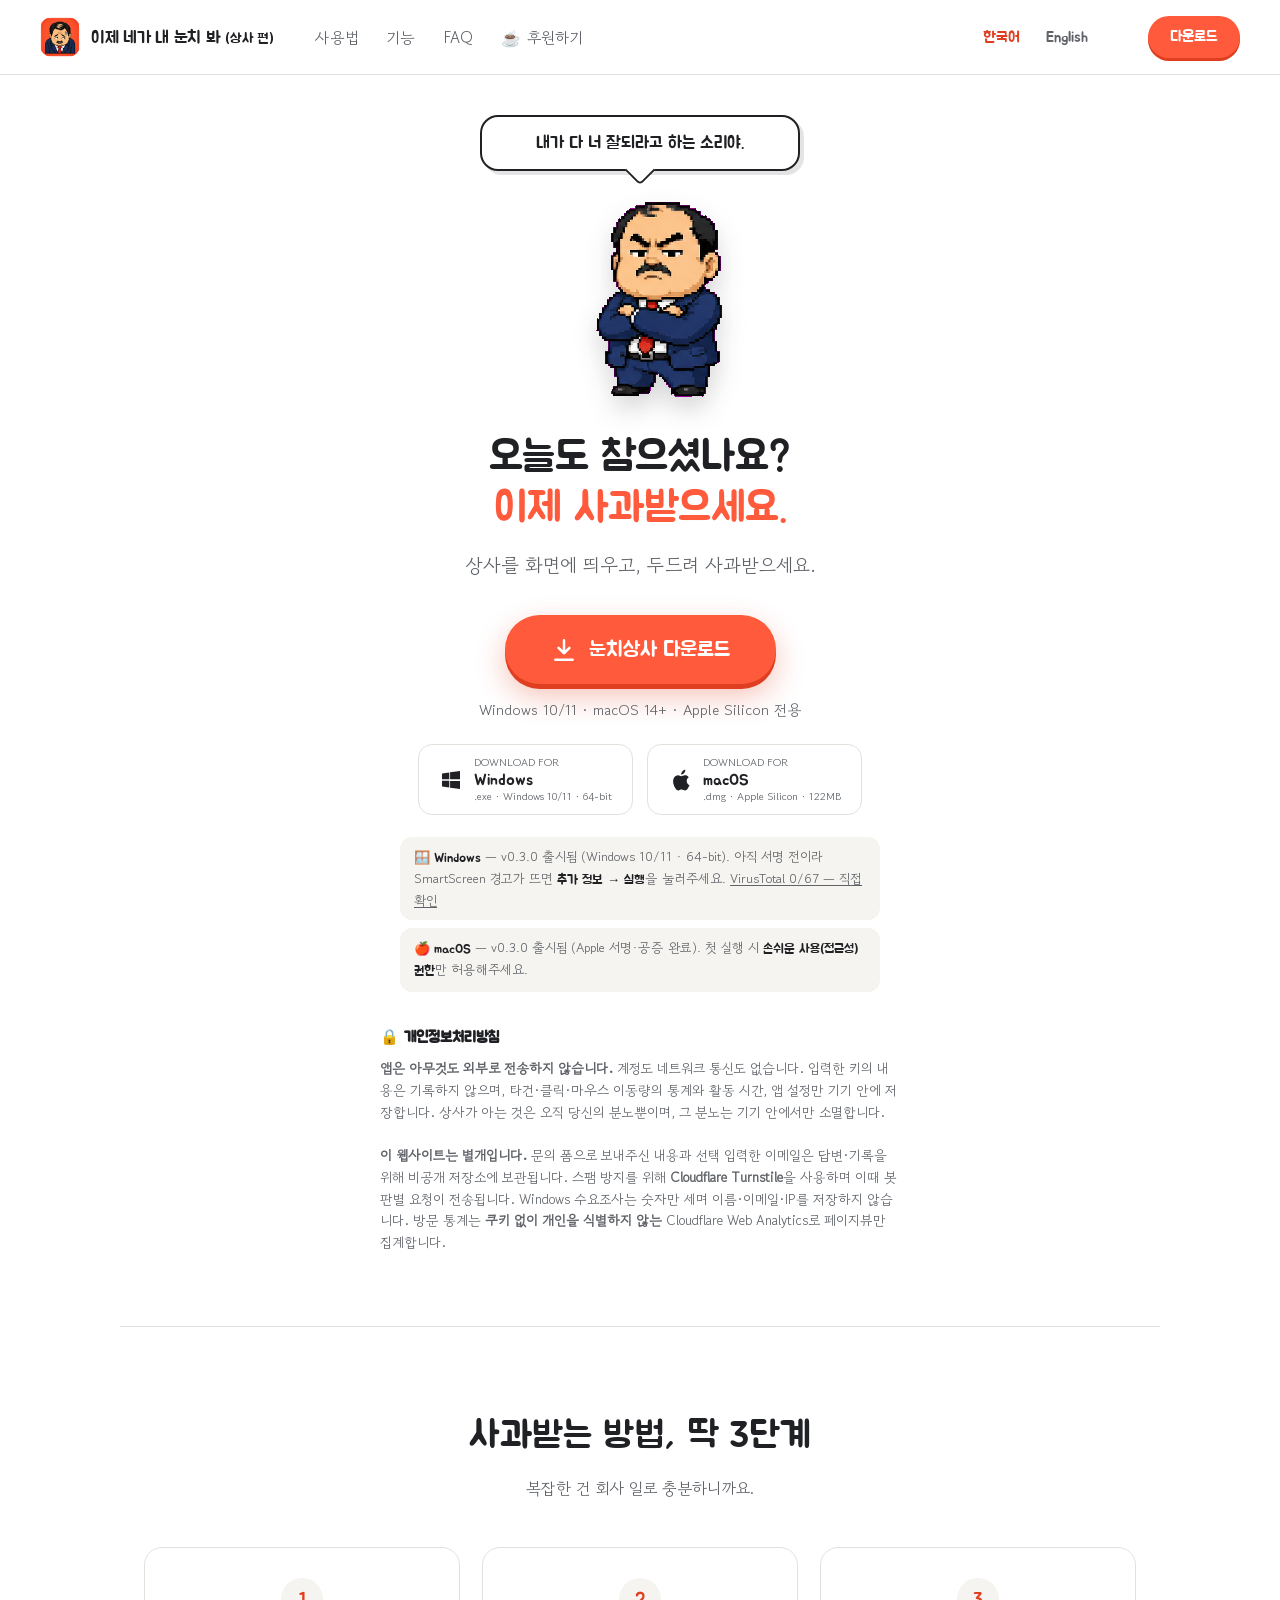
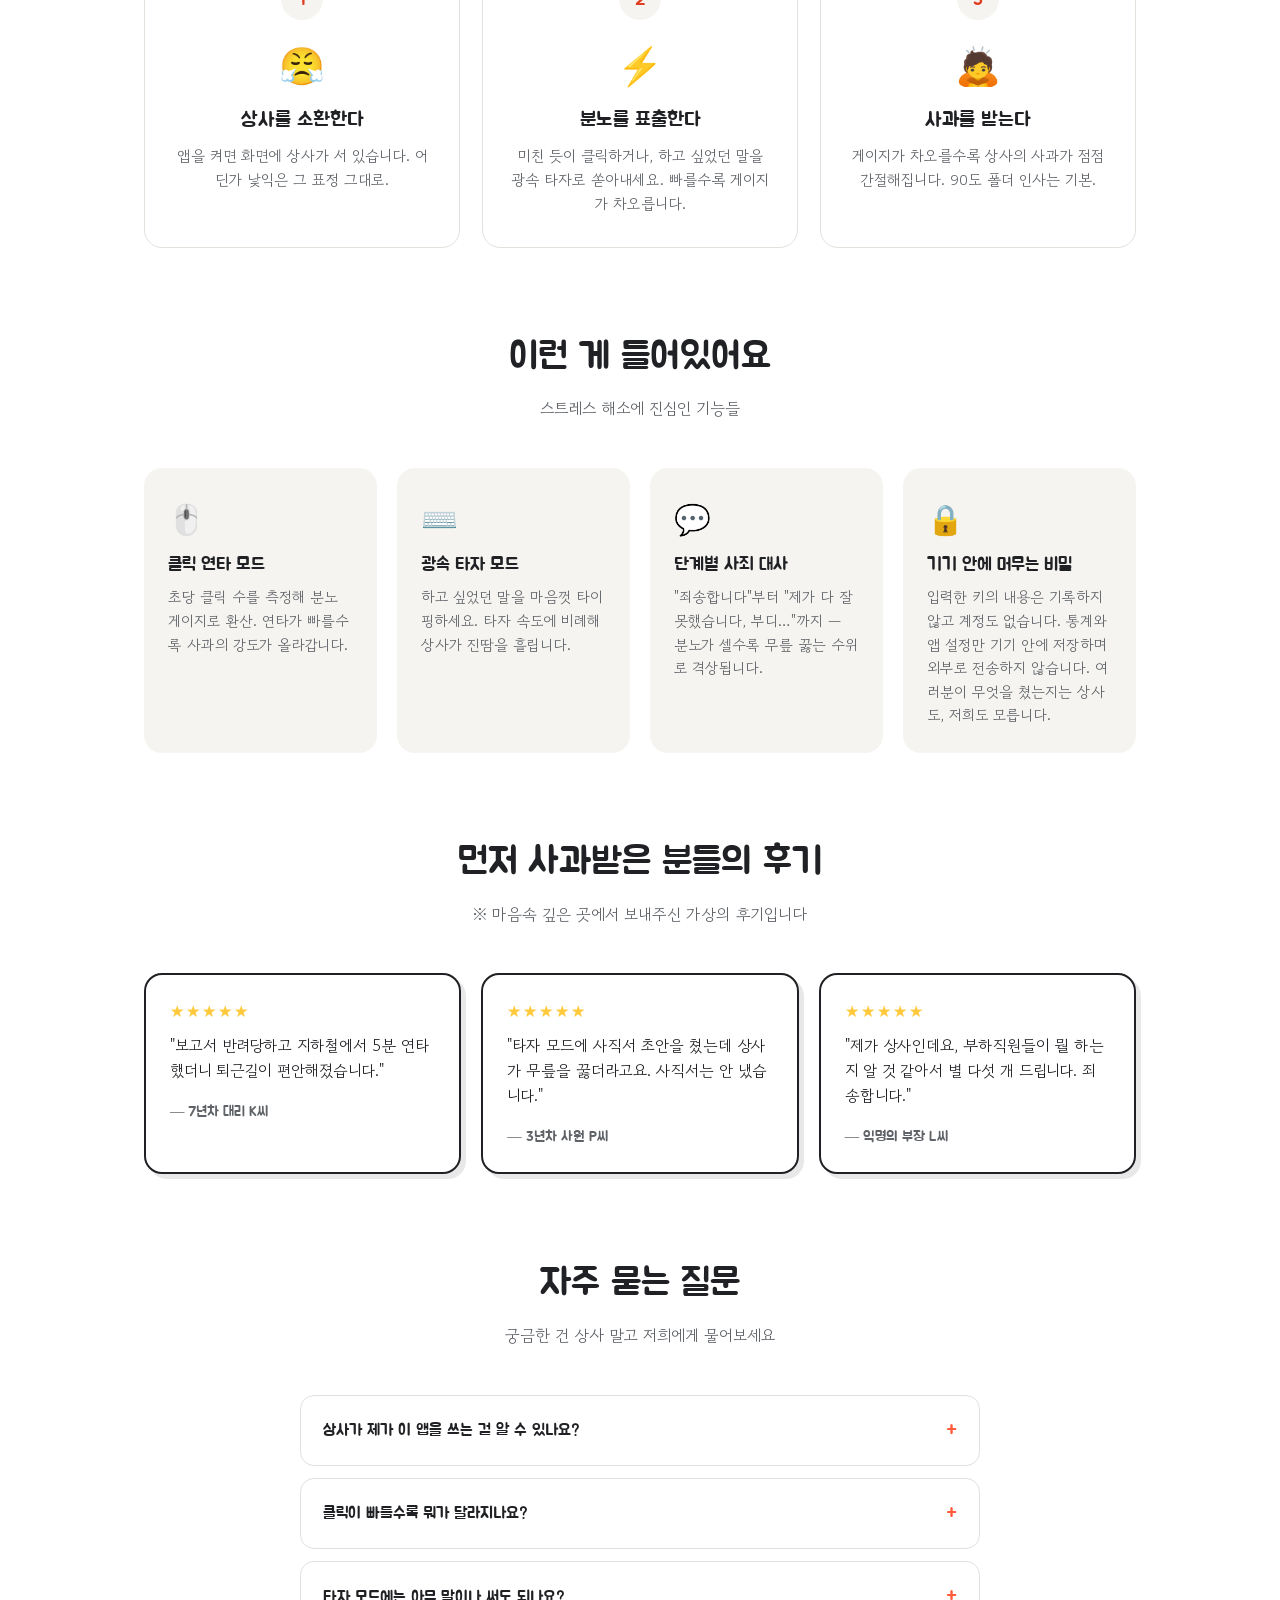
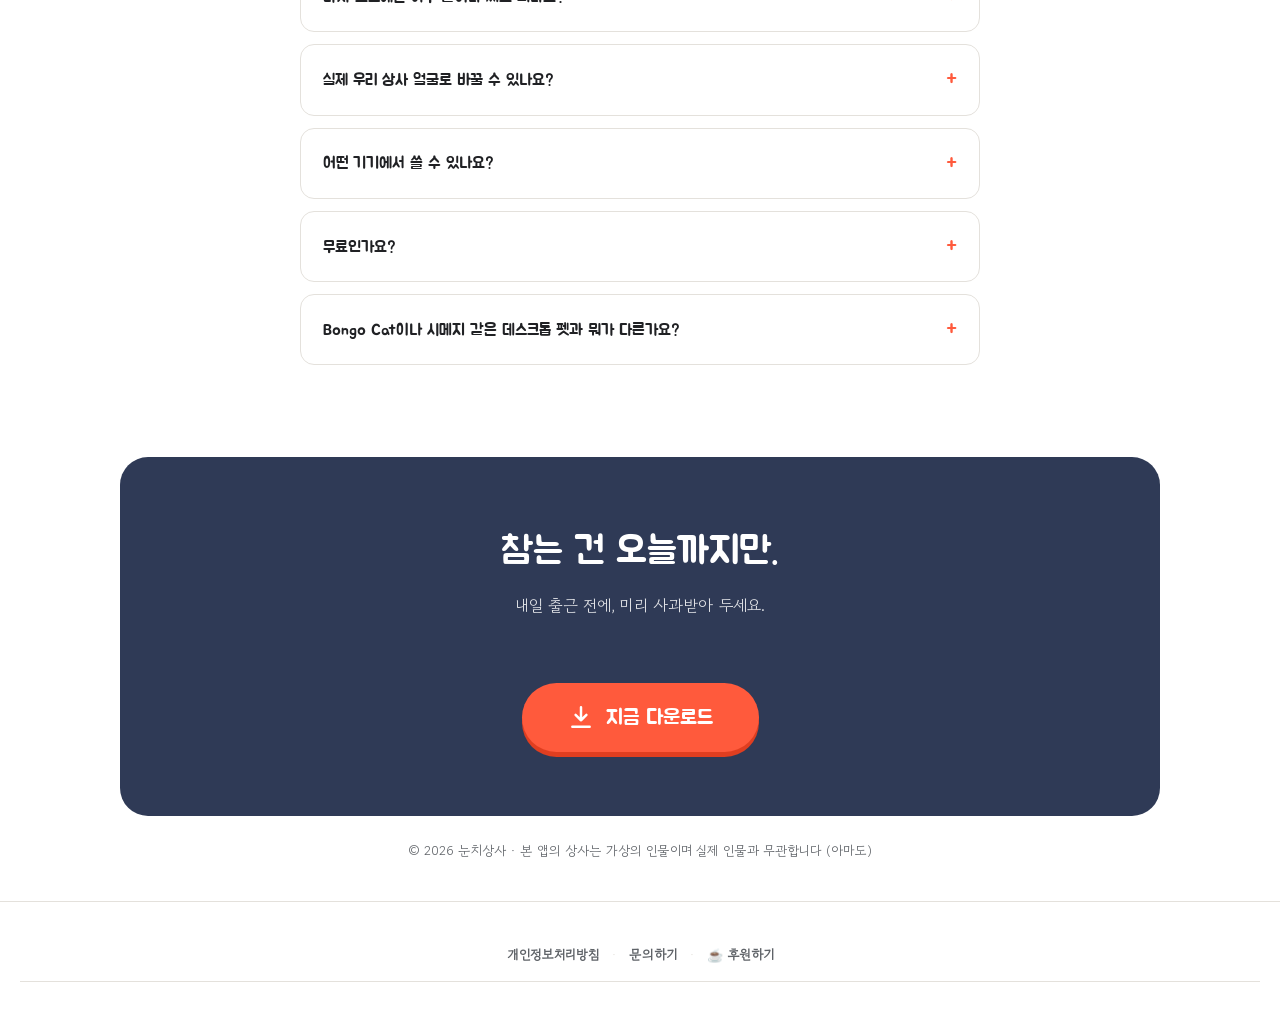
==== index.html @ 6c43958d "feat(analytics): Cloudflare Web Analytics(쿠키리스) 삽입 + 개인정보 문구 갱신" ====
<!DOCTYPE html>
<html lang="ko">
<head>
<meta charset="UTF-8">
<meta name="viewport" content="width=device-width, initial-scale=1.0">
<title>눈치상사(NunchiBoss) — 클릭할수록 사과받는 스트레스 해소 앱</title>
<meta name="description" content="화가 날 땐 상사를 클릭하세요. 화면 위 원하는 자리에 상사를 띄워두고 두드릴 때마다 사과를 받아내는 데스크톱 스트레스 해소 앱.">
<meta name="keywords" content="눈치상사, 데스크톱 마스코트, 데스크톱 펫, 스트레스 해소 앱, 키보드 화풀이, 화내면 사과하는 캐릭터, bongo cat, 시메지, shimeji, desktop pet, desktop mascot, 직장인 스트레스">
<link rel="canonical" href="https://king1cell.github.io/nunchiboss-site/index.html">
<!-- Open Graph (카톡·디스코드·페북 등 링크 미리보기) -->
<meta property="og:type" content="website">
<meta property="og:site_name" content="눈치상사">
<meta property="og:title" content="눈치상사(NunchiBoss) — 클릭할수록 사과받는 스트레스 해소 앱">
<meta property="og:description" content="화가 날 땐 상사를 클릭하세요. 키보드를 두드릴수록 상사가 겁먹고 사과하는 데스크톱 마스코트. Windows·macOS 무료.">
<meta property="og:url" content="https://king1cell.github.io/nunchiboss-site/index.html">
<meta property="og:image" content="https://king1cell.github.io/nunchiboss-site/assets/og-card.png">
<meta property="og:image:width" content="1200">
<meta property="og:image:height" content="630">
<meta property="og:locale" content="ko_KR">
<!-- Twitter/X 카드 -->
<meta name="twitter:card" content="summary_large_image">
<meta name="twitter:title" content="눈치상사(NunchiBoss) — 클릭할수록 사과받는 스트레스 해소 앱">
<meta name="twitter:description" content="키보드를 두드릴수록 상사가 겁먹고 사과하는 데스크톱 마스코트. Windows·macOS 무료.">
<meta name="twitter:image" content="https://king1cell.github.io/nunchiboss-site/assets/og-card.png">
<link rel="preconnect" href="https://fonts.googleapis.com">
<link rel="preconnect" href="https://fonts.gstatic.com" crossorigin>
<link href="https://fonts.googleapis.com/css2?family=Jua&family=Gowun+Dodum&display=swap" rel="stylesheet">
<style>
  :root{
    --bg: #FFFFFF;
    --bg-soft: #F6F4F0;
    --ink: #202124;
    --ink-soft: #5F6368;
    --line: #E4E1DC;
    --accent: #FF5A3C;      /* 분노의 주황빨강 */
    --accent-dark: #E03E20;
    --navy: #2F3A56;        /* 상사 정장 네이비 */
    --yellow: #FFC93C;
    --radius: 18px;
  }
  *{margin:0;padding:0;box-sizing:border-box}
  html{scroll-behavior:smooth}
  body{
    font-family:'Gowun Dodum', sans-serif;
    background:var(--bg);
    color:var(--ink);
    line-height:1.6;
    overflow-x:clip;
  }
  h1,h2,h3,.jua{font-family:'Jua', sans-serif; font-weight:400}
  a{color:inherit}

  /* ---------- Nav ---------- */
  nav{
    position:sticky; top:0; z-index:50;
    display:flex; align-items:center; gap:34px;
    padding:16px 40px;
    background:rgba(255,255,255,.9);
    backdrop-filter:blur(12px);
    border-bottom:1px solid var(--line);
  }
  .logo{display:flex; align-items:center; gap:11px; font-family:'Jua'; font-size:1.5rem; text-decoration:none; color:var(--ink)}
  .logo .mark{
    width:40px;height:40px;border-radius:12px;
    object-fit:contain;
  }
  .nav-links{display:flex; gap:28px; margin-left:8px}
  .nav-links a{text-decoration:none; color:var(--ink-soft); font-size:.98rem; transition:color .15s}
  .nav-links a:hover{color:var(--ink)}
  /* 후원 — 내부 앵커들 사이의 외부 링크. 다운로드 CTA와 경쟁하지 않게 조용히 두되 hover만 따뜻하게 */
  .nav-links .nav-sponsor{white-space:nowrap}
  .nav-links .nav-sponsor:hover{color:var(--accent-dark)}
  /* 좁은 폭(≤700px)에선 헤더 후원 링크를 숨긴다 — 안 그러면 nav가 넘쳐 페이지 전체가
     가로 스크롤된다(560~650px 구간에서 확인). footer 후원 링크는 남아 접근 경로는 유지 */
  @media (max-width:700px){ .nav-links .nav-sponsor{display:none} }
  .nav-spacer{flex:1}
  .nav-cta{
    font-family:'Jua'; font-size:.95rem;
    background:var(--accent); color:#fff; text-decoration:none;
    padding:9px 22px; border-radius:999px;
    box-shadow:0 3px 0 var(--accent-dark);
    transition:transform .12s ease;
  }
  .nav-cta:active{transform:translateY(2px); box-shadow:none}
  .langs{display:flex; align-items:center; gap:2px; margin-right:14px}
  .lang-btn{background:none; border:none; cursor:pointer; font-family:'Jua'; font-size:.92rem; color:var(--ink-soft); padding:6px 12px; border-radius:999px; transition:color .15s}
  .lang-btn.active{color:var(--accent-dark)}
  .lang-btn:hover:not(.active){color:var(--ink)}

  /* ---------- Hero (Chrome 스타일 중앙 정렬) ---------- */
  .hero{
    position:relative;
    max-width:900px;
    margin:0 auto;
    padding:40px 24px 72px;
    text-align:center;
    display:flex; flex-direction:column; align-items:center;
  }

  /* 상사 캐릭터 무대 */
  .stage{position:relative; width:min(400px,90vw); text-align:center}
  .boss-sprite{width:200px; max-width:64vw; height:auto; display:inline-block; image-rendering:pixelated; -webkit-user-drag:none; filter:drop-shadow(0 12px 12px rgba(32,33,36,.18))}
  .bubble{
    position:relative;
    margin:0 auto 8px;
    max-width:320px;
    background:#fff;
    border:2px solid var(--ink);
    border-radius:18px;
    padding:12px 20px;
    font-family:'Jua';
    font-size:1.08rem;
    box-shadow:4px 4px 0 rgba(32,33,36,.12);
    min-height:52px;
    display:flex; align-items:center; justify-content:center;
  }
  .bubble.pop{animation:bpop .25s ease}
  @keyframes bpop{0%{transform:scale(.92)}60%{transform:scale(1.05)}100%{transform:scale(1)}}
  .bubble::after{
    content:''; position:absolute; bottom:-12px; left:50%;
    transform:translateX(-50%) rotate(45deg);
    width:20px;height:20px; background:#fff;
    border-right:2px solid var(--ink); border-bottom:2px solid var(--ink);
    border-radius:0 0 5px 0;
  }
  .boss-wrap{
    cursor:pointer; user-select:none; -webkit-tap-highlight-color:transparent;
    display:inline-block; transition:transform .08s ease;
  }
  .boss-wrap:active{transform:scale(.96)}
  .boss-wrap.shake{animation:shake .3s ease}
  @keyframes shake{
    0%,100%{transform:translateX(0) rotate(0)}
    25%{transform:translateX(-7px) rotate(-2deg)}
    75%{transform:translateX(7px) rotate(2deg)}
  }
  .hint{margin-top:2px; font-size:.88rem; color:var(--ink-soft); display:flex; align-items:center; justify-content:center; gap:6px}
  .hint .cursor{animation:bounce 1.2s infinite}
  @keyframes bounce{0%,100%{transform:translateY(0)}50%{transform:translateY(-5px)}}

  .hero h1{
    margin-top:24px;
    font-size:clamp(1.7rem, 4vw, 2.6rem);
    line-height:1.22;
    letter-spacing:-.5px;
  }
  .hero h1 .stroke{color:var(--accent)}
  /* 헤더 브랜드가 한국어에선 태그라인이라 길다 — 로고 폰트를 줄여 맞춘다 (강조색 없음) */
  .logo .brand-tag{font-size:1.06rem; letter-spacing:-.3px}
  .logo .brand-tag small{font-size:.82em}
  .hero .sub{margin-top:16px; font-size:clamp(1rem,2.2vw,1.2rem); color:var(--ink-soft); max-width:540px}

  /* 중앙 하단 다운로드 (Chrome 스타일 큰 버튼) */
  .dl-main{
    display:inline-flex; align-items:center; gap:12px;
    margin-top:34px;
    background:var(--accent); color:#fff; text-decoration:none;
    font-family:'Jua'; font-size:1.3rem;
    padding:18px 46px; border-radius:999px;
    box-shadow:0 5px 0 var(--accent-dark), 0 12px 30px rgba(224,62,32,.32);
    transition:transform .12s ease, box-shadow .12s ease;
  }
  .dl-main:hover{transform:translateY(-2px); box-shadow:0 7px 0 var(--accent-dark), 0 16px 34px rgba(224,62,32,.36)}
  .dl-main:active{transform:translateY(3px); box-shadow:0 2px 0 var(--accent-dark)}
  .dl-main svg{width:26px;height:26px}
  .os-note{margin-top:14px; font-size:.92rem; color:var(--ink-soft)}
  .plat-notes{margin:22px auto 0; max-width:480px; display:flex; flex-direction:column; gap:8px}
  .plat-notes p{font-size:.82rem; color:var(--ink-soft); line-height:1.5; background:var(--bg-soft); border-radius:12px; padding:10px 14px; text-align:left}
  /* 데모 영상 — assets/demo.mp4 파일을 올리면 자동으로 나타난다 (없으면 숨김 유지, 레이아웃 안 깨짐) */
  .demo-slot{display:none; margin:28px auto 0; max-width:560px; width:100%}
  .demo-slot.ready{display:block}
  .demo-slot video{width:100%; height:auto; display:block; border:1.5px solid var(--line); border-radius:16px; box-shadow:0 10px 28px rgba(32,33,36,.14)}
  .plat-notes b{color:var(--ink); font-family:'Jua'; font-weight:400}
  .alt-link{margin-top:20px; font-family:'Jua'; color:var(--accent-dark); text-decoration:none; font-size:1.02rem}
  .alt-link:hover{text-decoration:underline}

  .store-btns{display:flex; gap:14px; flex-wrap:wrap; justify-content:center; margin-top:22px}
  .store-btn{
    display:flex; align-items:center; gap:11px;
    background:#fff; color:var(--ink); text-decoration:none;
    padding:11px 20px; border-radius:14px; border:1.5px solid var(--line);
    transition:transform .12s ease, border-color .12s;
    min-width:180px;
  }
  .store-btn:hover{transform:translateY(-2px); border-color:var(--ink)}
  .store-btn svg{width:24px;height:24px;flex-shrink:0}
  .store-btn .txt{text-align:left; line-height:1.2}
  .store-btn .txt small{font-size:.68rem; color:var(--ink-soft); display:block}
  .store-btn .txt b{font-size:1rem; font-family:'Jua'; font-weight:400}

  /* 약관 (Chrome 스타일) */
  .terms{margin-top:34px; max-width:520px; text-align:left; color:var(--ink-soft); font-size:.85rem}
  .terms .row{display:flex; gap:10px; align-items:flex-start; margin-bottom:10px}
  .terms input{margin-top:4px; width:16px; height:16px; accent-color:var(--accent); flex-shrink:0}
  .terms a{color:var(--accent-dark)}

  /* ---------- Sections ---------- */
  section{padding:80px 24px; max-width:1040px; margin:0 auto}
  .divider{border:none; border-top:1px solid var(--line); max-width:1040px; margin:0 auto}
  .sec-title{text-align:center; font-size:clamp(1.6rem,3.6vw,2.3rem); margin-bottom:10px}
  .sec-sub{text-align:center; color:var(--ink-soft); margin-bottom:46px}

  .steps{display:grid; grid-template-columns:repeat(auto-fit,minmax(240px,1fr)); gap:22px}
  .step{background:#fff; border-radius:var(--radius); padding:30px 26px; text-align:center; border:1px solid var(--line); transition:transform .18s ease, box-shadow .18s}
  .step:hover{transform:translateY(-5px); box-shadow:0 12px 26px rgba(32,33,36,.08)}
  .step .num{width:42px;height:42px; margin:0 auto 14px; border-radius:50%; background:var(--bg-soft); display:grid; place-items:center; font-family:'Jua'; font-size:1.15rem; color:var(--accent-dark)}
  .step .emoji{font-size:2.3rem; display:block; margin-bottom:12px}
  .step h3{font-size:1.22rem; margin-bottom:8px}
  .step p{font-size:.94rem; color:var(--ink-soft)}

  .features{display:grid; grid-template-columns:repeat(auto-fit,minmax(230px,1fr)); gap:20px}
  .feature{background:var(--bg-soft); border-radius:var(--radius); padding:26px 24px}
  .feature .emoji{font-size:1.85rem}
  .feature h3{margin:10px 0 6px; font-size:1.1rem}
  .feature p{font-size:.92rem; color:var(--ink-soft)}

  .quotes{display:grid; grid-template-columns:repeat(auto-fit,minmax(260px,1fr)); gap:20px}
  .quote{background:#fff; border:2px solid var(--ink); border-radius:18px; padding:24px; box-shadow:5px 5px 0 rgba(32,33,36,.1)}
  .quote p{font-size:.98rem; margin-bottom:14px}
  .quote .who{font-family:'Jua'; font-size:.9rem; color:var(--ink-soft)}
  .stars{color:var(--yellow); letter-spacing:2px; margin-bottom:8px}

  .faq-list{max-width:680px; margin:0 auto}
  details{background:#fff; border-radius:14px; margin-bottom:12px; border:1px solid var(--line); overflow:hidden}
  summary{cursor:pointer; padding:18px 22px; font-family:'Jua'; font-size:1.02rem; list-style:none; display:flex; justify-content:space-between; align-items:center}
  summary::-webkit-details-marker{display:none}
  summary::after{content:'+'; font-size:1.3rem; color:var(--accent); transition:rotate .2s}
  details[open] summary::after{rotate:45deg}
  details .a{padding:0 22px 18px; color:var(--ink-soft); font-size:.95rem}

  /* ---------- Final CTA ---------- */
  .final{background:var(--navy); color:#fff; text-align:center; border-radius:28px; padding:64px 28px; max-width:1040px; margin:0 auto 24px}
  .final h2{font-size:clamp(1.7rem,3.6vw,2.4rem); margin-bottom:10px}
  .final p{opacity:.85; margin-bottom:30px}
  .final .dl-main{background:var(--accent); box-shadow:0 5px 0 var(--accent-dark)}

  /* 저작권 — 남색 카드 바로 밑, 경계선 없음 */
  .foot-copy{text-align:center; font-size:.82rem; color:var(--ink-soft); margin:0 auto 40px; padding:0 20px}
  /* footer(개인정보처리방침·문의하기)만 경계선을 갖는다. 문서의 마지막 요소라 자연히 페이지 맨 아래에 온다 */
  footer{text-align:center; padding:26px 20px 34px; font-size:.82rem; color:var(--ink-soft); border-top:1px solid var(--line)}
  .foot-links{display:flex; justify-content:center; align-items:center; gap:12px; flex-wrap:wrap}
  .foot-links a{color:var(--ink-soft); text-decoration:none; font-weight:600}
  .foot-links a:hover{color:var(--accent-dark); text-decoration:underline}
  .foot-sep{color:var(--line)}
  /* 개인정보처리방침 블록 제목 */
  .terms-h{font-size:.95rem; font-weight:700; color:var(--ink); margin-bottom:8px}
  /* footer 앵커로 점프 시 고정 헤더에 가리지 않게 */
  #privacy{scroll-margin-top:80px}

  /* ---------- 스크롤 시 하단 중앙 플로팅 다운로드 ---------- */
  .float-dl{
    position:fixed; bottom:22px; left:50%;
    transform:translate(-50%,90px); z-index:60;
    display:flex; align-items:center; gap:10px;
    background:var(--accent); color:#fff; text-decoration:none;
    font-family:'Jua'; font-size:1.05rem;
    padding:14px 30px; border-radius:999px;
    box-shadow:0 8px 24px rgba(224,62,32,.4), 0 3px 0 var(--accent-dark);
    transition:transform .35s cubic-bezier(.34,1.56,.64,1), opacity .3s;
    opacity:0;
  }
  .float-dl.show{transform:translate(-50%,0); opacity:1}
  .float-dl:active{transform:translate(-50%,3px)}
  .float-dl svg{width:20px;height:20px}
  @media (max-width:560px){
    nav{padding:12px 18px; gap:14px}
    .nav-links{display:none}
    section{padding:60px 18px}
    .dl-main{font-size:1.12rem; padding:15px 32px}
  }
</style>
<!-- 구조화 데이터: 검색엔진·AI가 "무료 데스크톱 앱"임을 기계적으로 인식 -->
<script type="application/ld+json">
{
  "@context": "https://schema.org",
  "@type": "SoftwareApplication",
  "name": "눈치상사",
  "alternateName": ["NunchiBoss", "이제 네가 내 눈치 봐 (상사 편)"],
  "description": "화면 구석의 도트 상사 마스코트가 사용자의 키보드 난타·마우스 광클(분노)에 겁먹고 말풍선으로 사과하는 데스크톱 스트레스 해소 앱. 키 입력의 내용은 기록하지 않고 횟수·속도 통계만 로컬에서 집계하며, 네트워크 통신을 하지 않는다.",
  "url": "https://king1cell.github.io/nunchiboss-site/",
  "image": "https://king1cell.github.io/nunchiboss-site/assets/og-card.png",
  "applicationCategory": "EntertainmentApplication",
  "operatingSystem": "Windows 10, Windows 11, macOS 14+",
  "offers": { "@type": "Offer", "price": "0", "priceCurrency": "KRW" },
  "downloadUrl": "https://king1cell.github.io/nunchiboss-site/install.html",
  "inLanguage": "ko",
  "keywords": "데스크톱 마스코트, 데스크톱 펫, 스트레스 해소, 키보드 화풀이, desktop pet, desktop mascot, stress relief"
}
</script>
<script type="application/ld+json">
{
  "@context": "https://schema.org",
  "@type": "FAQPage",
  "mainEntity": [
    {
      "@type": "Question",
      "name": "상사가 제가 이 앱을 쓰는 걸 알 수 있나요?",
      "acceptedAnswer": { "@type": "Answer", "text": "이 앱 자체는 어떤 정보도 외부로 보내지 않습니다. 계정도 알림도 없고, 입력한 키의 내용도 기록하지 않습니다. 다만 회사 관리 기기라면 관리자가 설치·실행 중인 프로그램을 볼 수 있습니다." }
    },
    {
      "@type": "Question",
      "name": "어떤 기기에서 쓸 수 있나요?",
      "acceptedAnswer": { "@type": "Answer", "text": "Windows 10/11과 macOS 14(Sonoma) 이상의 데스크톱에서 동작합니다. 모바일 버전은 없습니다." }
    },
    {
      "@type": "Question",
      "name": "무료인가요?",
      "acceptedAnswer": { "@type": "Answer", "text": "네, 모든 기능이 무료입니다. 광고도 계정도 없으며, 원하는 분만 후원으로 개발을 도울 수 있습니다." }
    },
    {
      "@type": "Question",
      "name": "Bongo Cat이나 시메지 같은 데스크톱 펫과 뭐가 다른가요?",
      "acceptedAnswer": { "@type": "Answer", "text": "화면 위에 캐릭터가 상주하는 점은 비슷하지만, 눈치상사는 키보드·마우스 활동의 강도에 반응합니다. 화가 나서 세게·빠르게 두드릴수록 상사가 겁먹고 더 깊이 굽신거리며 사과합니다. 계속 화만 내면 무뎌지고, 광클로 혼내면 다시 필사적으로 사과하는 학습 요소도 있습니다." }
    }
  ]
}
</script>
</head>
<body>

<nav>
  <a class="logo" href="#">
    <img class="mark" src="assets/app-icon.png" alt="">
    <span class="brand-tag" data-i18n="brand">이제 네가 내 눈치 봐 <small>(상사 편)</small></span>
  </a>
  <div class="nav-links">
    <a href="#how" data-i18n="nav_how">사용법</a>
    <a href="#features" data-i18n="nav_ft">기능</a>
    <a href="#faq">FAQ</a>
    <!-- 후원: 외부 결제 페이지(Ko-fi). footer에도 있지만 헤더가 노출이 확실하다 -->
    <a class="nav-sponsor" href="./sponsor.html" data-i18n="nav_sponsor">☕ 후원하기</a>
  </div>
  <div class="nav-spacer"></div>
  <div class="langs">
    <button class="lang-btn active" data-lang="ko">한국어</button>
    <button class="lang-btn" data-lang="en">English</button>
  </div>
  <a class="nav-cta" href="#download" data-i18n="nav_cta">다운로드</a>
</nav>

<!-- ================= HERO ================= -->
<header class="hero">


  <!-- 상사 캐릭터 무대 -->
  <div class="stage">
    <div class="bubble" id="bubble">내가 다 너 잘되라고 하는 소리야.</div>

    <div class="boss-wrap" id="boss" title="상사를 클릭하세요!">
      <img id="bossImg" class="boss-sprite" src="assets/boss/pose-01.png" alt="사죄하는 상사 캐릭터" />
    </div>
  </div>

  <h1 data-i18n="hero_h1">오늘도 참으셨나요?<br><span class="stroke">이제 사과받으세요.</span></h1>
  <p class="sub" data-i18n="hero_sub">상사를 화면에 띄우고, 두드려 사과받으세요.</p>

  <!-- 중앙 하단 다운로드 -->
  <!-- 릴리스 링크: macOS는 v0.3.0(서명·공증). Windows는 아직 미배포 → 수요조사 페이지(따봉 카운터)로 연결. 새 릴리스마다 아래 REL 상수와 store-btn href 갱신 -->
  <div id="download">
    <a class="dl-main" href="https://king1cell.github.io/nunchiboss-site/install.html" id="dlBtn">
      <svg viewBox="0 0 24 24" fill="none" stroke="currentColor" stroke-width="2.3" stroke-linecap="round" stroke-linejoin="round"><path d="M12 3v12m0 0l-5-5m5 5l5-5M4 21h16"/></svg>
      <span data-i18n="dl_main">눈치상사 다운로드</span>
    </a>
    <p class="os-note" data-i18n="os_note">Windows 10/11 · macOS 14+ · Apple Silicon 전용</p>

    <div class="store-btns">
      <a class="store-btn" id="dlWin" href="https://king1cell.github.io/nunchiboss-site/install.html?os=win" aria-label="Windows 설치 안내">
        <svg viewBox="0 0 24 24" fill="currentColor"><path d="M3 5.4 10.3 4.4v6.9H3V5.4Zm0 13.2 7.3 1v-6.8H3v5.8Zm8.1 1.1L21 21V13H11.1v6.7Zm0-15.4v6.9H21V3l-9.9 1.3Z"/></svg>
        <span class="txt"><small>DOWNLOAD FOR</small><b>Windows</b><small data-i18n="win_size">.exe · Windows 10/11 · 64-bit</small></span>
      </a>
      <a class="store-btn" id="dlMac" href="https://king1cell.github.io/nunchiboss-site/install.html?os=mac" aria-label="macOS 설치 안내">
        <svg viewBox="0 0 24 24" fill="currentColor"><path d="M18.7 12.9c0-2.5 2-3.7 2.1-3.7-1.2-1.7-3-1.9-3.6-1.9-1.5-.2-3 .9-3.8.9-.8 0-2-.9-3.3-.9-1.7 0-3.3 1-4.1 2.5-1.8 3.1-.5 7.6 1.2 10.1.9 1.2 1.9 2.6 3.2 2.5 1.3-.1 1.8-.8 3.3-.8s2 .8 3.3.8c1.4 0 2.3-1.2 3.1-2.5.9-1.4 1.4-2.8 1.4-2.8s-2.7-1-2.8-4.2zM16.2 5.1c.7-.9 1.2-2.1 1.1-3.3-1 0-2.3.7-3 1.6-.7.8-1.3 2-1.1 3.2 1.1.1 2.3-.6 3-1.5z"/></svg>
        <span class="txt"><small>DOWNLOAD FOR</small><b>macOS</b><small data-i18n="mac_size">.dmg · Apple Silicon · 122MB</small></span>
      </a>
    </div>

    <!-- 데모 영상: website/assets/demo.mp4 를 커밋하면 자동으로 나타난다 -->
    <figure class="demo-slot" id="demoSlot">
      <video src="assets/demo.mp4" autoplay muted loop playsinline aria-label="눈치상사 데모 영상 — 키보드를 두드리면 상사가 사과합니다"></video>
    </figure>

    <div class="plat-notes">
      <p data-i18n="note_win">🪟 <b>Windows</b> — v0.3.0 출시됨 (Windows 10/11 · 64-bit). 아직 서명 전이라 SmartScreen 경고가 뜨면 <b>추가 정보 → 실행</b>을 눌러주세요. <a href="https://www.virustotal.com/gui/file/2d6bd9d3b3a9132b8e42d52d78f56786363c17588e54c788b175b2388c64c68c" target="_blank" rel="noopener noreferrer">VirusTotal 0/67 — 직접 확인</a></p>
      <p data-i18n="note_mac">🍎 <b>macOS</b> — v0.3.0 출시됨 (Apple 서명·공증 완료). 첫 실행 시 <b>손쉬운 사용(접근성) 권한</b>만 허용해주세요.</p>
    </div>

    <div class="terms" id="privacy">
      <h3 class="terms-h" data-i18n="privacy_h">🔒 개인정보처리방침</h3>
      <p data-i18n="terms"><b>앱은 아무것도 외부로 전송하지 않습니다.</b> 계정도 네트워크 통신도 없습니다. 입력한 키의 내용은 기록하지 않으며, 타건·클릭·마우스 이동량의 통계와 활동 시간, 앱 설정만 기기 안에 저장합니다. 상사가 아는 것은 오직 당신의 분노뿐이며, 그 분노는 기기 안에서만 소멸합니다.<br><br><b>이 웹사이트는 별개입니다.</b> 문의 폼으로 보내주신 내용과 선택 입력한 이메일은 답변·기록을 위해 비공개 저장소에 보관됩니다. 스팸 방지를 위해 <b>Cloudflare Turnstile</b>을 사용하며 이때 봇 판별 요청이 전송됩니다. Windows 수요조사는 숫자만 세며 이름·이메일·IP를 저장하지 않습니다. 방문 통계는 <b>쿠키 없이 개인을 식별하지 않는</b> Cloudflare Web Analytics로 페이지뷰만 집계합니다.</p>
    </div>
  </div>
</header>

<hr class="divider">

<!-- ================= HOW IT WORKS ================= -->
<section id="how">
  <h2 class="sec-title" data-i18n="how_t">사과받는 방법, 딱 3단계</h2>
  <p class="sec-sub" data-i18n="how_s">복잡한 건 회사 일로 충분하니까요.</p>
  <div class="steps">
    <div class="step">
      <span class="num">1</span>
      <span class="emoji">😤</span>
      <h3 data-i18n="s1t">상사를 소환한다</h3>
      <p data-i18n="s1p">앱을 켜면 화면에 상사가 서 있습니다. 어딘가 낯익은 그 표정 그대로.</p>
    </div>
    <div class="step">
      <span class="num">2</span>
      <span class="emoji">⚡</span>
      <h3 data-i18n="s2t">분노를 표출한다</h3>
      <p data-i18n="s2p">미친 듯이 클릭하거나, 하고 싶었던 말을 광속 타자로 쏟아내세요. 빠를수록 게이지가 차오릅니다.</p>
    </div>
    <div class="step">
      <span class="num">3</span>
      <span class="emoji">🙇</span>
      <h3 data-i18n="s3t">사과를 받는다</h3>
      <p data-i18n="s3p">게이지가 차오를수록 상사의 사과가 점점 간절해집니다. 90도 폴더 인사는 기본.</p>
    </div>
  </div>
</section>

<!-- ================= FEATURES ================= -->
<section id="features" style="padding-top:0">
  <h2 class="sec-title" data-i18n="ft_t">이런 게 들어있어요</h2>
  <p class="sec-sub" data-i18n="ft_s">스트레스 해소에 진심인 기능들</p>
  <div class="features">
    <div class="feature">
      <span class="emoji">🖱️</span>
      <h3 data-i18n="f1t">클릭 연타 모드</h3>
      <p data-i18n="f1p">초당 클릭 수를 측정해 분노 게이지로 환산. 연타가 빠를수록 사과의 강도가 올라갑니다.</p>
    </div>
    <div class="feature">
      <span class="emoji">⌨️</span>
      <h3 data-i18n="f2t">광속 타자 모드</h3>
      <p data-i18n="f2p">하고 싶었던 말을 마음껏 타이핑하세요. 타자 속도에 비례해 상사가 진땀을 흘립니다.</p>
    </div>
    <div class="feature">
      <span class="emoji">💬</span>
      <h3 data-i18n="f3t">단계별 사죄 대사</h3>
      <p data-i18n="f3p">"죄송합니다"부터 "제가 다 잘못했습니다, 부디…"까지 — 분노가 셀수록 무릎 꿇는 수위로 격상됩니다.</p>
    </div>
    <div class="feature">
      <span class="emoji">🔒</span>
      <h3 data-i18n="f4t">기기 안에 머무는 비밀</h3>
      <p data-i18n="f4p">입력한 키의 내용은 기록하지 않고 계정도 없습니다. 통계와 앱 설정만 기기 안에 저장하며 외부로 전송하지 않습니다. 여러분이 무엇을 쳤는지는 상사도, 저희도 모릅니다.</p>
    </div>
  </div>
</section>

<!-- ================= QUOTES ================= -->
<section id="quotes" style="padding-top:0">
  <h2 class="sec-title" data-i18n="q_t">먼저 사과받은 분들의 후기</h2>
  <p class="sec-sub" data-i18n="q_s">※ 마음속 깊은 곳에서 보내주신 가상의 후기입니다</p>
  <div class="quotes">
    <div class="quote">
      <div class="stars">★★★★★</div>
      <p data-i18n="q1">"보고서 반려당하고 지하철에서 5분 연타했더니 퇴근길이 편안해졌습니다."</p>
      <span class="who" data-i18n="q1w">— 7년차 대리 K씨</span>
    </div>
    <div class="quote">
      <div class="stars">★★★★★</div>
      <p data-i18n="q2">"타자 모드에 사직서 초안을 쳤는데 상사가 무릎을 꿇더라고요. 사직서는 안 냈습니다."</p>
      <span class="who" data-i18n="q2w">— 3년차 사원 P씨</span>
    </div>
    <div class="quote">
      <div class="stars">★★★★★</div>
      <p data-i18n="q3">"제가 상사인데요, 부하직원들이 뭘 하는지 알 것 같아서 별 다섯 개 드립니다. 죄송합니다."</p>
      <span class="who" data-i18n="q3w">— 익명의 부장 L씨</span>
    </div>
  </div>
</section>

<!-- ================= FAQ ================= -->
<section id="faq" style="padding-top:0">
  <h2 class="sec-title" data-i18n="faq_t">자주 묻는 질문</h2>
  <p class="sec-sub" data-i18n="faq_s">궁금한 건 상사 말고 저희에게 물어보세요</p>
  <div class="faq-list">
    <details>
      <summary data-i18n="fq1">상사가 제가 이 앱을 쓰는 걸 알 수 있나요?</summary>
      <div class="a" data-i18n="fa1">이 앱 자체는 어떤 정보도 외부로 보내지 않습니다 — 계정도 알림도 없고, 입력한 키의 내용도 기록하지 않습니다. 다만 회사에서 관리하는 기기라면 관리자가 설치·실행 중인 프로그램을 볼 수 있으니 그 점은 참고해주세요.</div>
    </details>
    <details>
      <summary data-i18n="fq2">클릭이 빠를수록 뭐가 달라지나요?</summary>
      <div class="a" data-i18n="fa2">분노 게이지가 빨리 차오르고, 게이지 단계에 따라 상사의 사과 대사와 자세(가벼운 목례 → 90도 폴더 인사)가 달라집니다.</div>
    </details>
    <details>
      <summary data-i18n="fq3">타자 모드에는 아무 말이나 써도 되나요?</summary>
      <div class="a" data-i18n="fa3">네, 무엇을 치든 상관없습니다. 입력한 키의 내용은 기록하지 않고 타건 속도 같은 통계만 집계합니다. 빠르게 칠수록 상사가 더 진땀을 흘립니다.</div>
    </details>
    <details>
      <summary data-i18n="fq4">실제 우리 상사 얼굴로 바꿀 수 있나요?</summary>
      <div class="a" data-i18n="fa4">그 기능은 없습니다만, 대신 헤어스타일·안경·넥타이 커스터마이징을 준비 중입니다.</div>
    </details>
    <details>
      <summary data-i18n="fq5">어떤 기기에서 쓸 수 있나요?</summary>
      <div class="a" data-i18n="fa5">Windows 10/11과 macOS 14(Sonoma) 이상의 데스크톱에서 동작합니다. 모바일 버전은 없습니다 — 상사는 주머니 속까지 따라오지 않으니까요.</div>
    </details>
    <details>
      <summary data-i18n="fq6">무료인가요?</summary>
      <div class="a" data-i18n="fa6">네, 모든 기능이 무료입니다. 광고도 계정도 없습니다. 원하는 분만 후원으로 개발을 도울 수 있어요.</div>
    </details>
    <details>
      <summary data-i18n="fq7">Bongo Cat이나 시메지 같은 데스크톱 펫과 뭐가 다른가요?</summary>
      <div class="a" data-i18n="fa7">화면에 캐릭터가 상주하는 건 비슷하지만, 눈치상사는 키보드·마우스 활동의 <b>강도</b>에 반응합니다. 화가 나서 세게·빠르게 두드릴수록 상사가 겁먹고 더 깊이 굽신거리며 사과하죠. 계속 화만 내면 시큰둥해지고, 광클로 혼내면 다시 필사적으로 사과하는 학습 요소도 있습니다. 키보드 화풀이가 필요한 날을 위한 앱입니다.</div>
    </details>
  </div>
</section>

<!-- ================= FINAL CTA ================= -->
<div class="final" id="final">
  <h2 data-i18n="fin_t">참는 건 오늘까지만.</h2>
  <p data-i18n="fin_p">내일 출근 전에, 미리 사과받아 두세요.</p>
  <a class="dl-main" href="#download">
    <svg viewBox="0 0 24 24" fill="none" stroke="currentColor" stroke-width="2.3" stroke-linecap="round" stroke-linejoin="round"><path d="M12 3v12m0 0l-5-5m5 5l5-5M4 21h16"/></svg>
    <span data-i18n="fin_btn">지금 다운로드</span>
  </a>
</div>

<!-- 저작권은 남색 CTA 카드 바로 밑에 둔다 (경계선 없이) -->
<p class="foot-copy" data-i18n="foot">© 2026 눈치상사 · 본 앱의 상사는 가상의 인물이며 실제 인물과 무관합니다 (아마도)</p>

<!-- footer(개인정보처리방침·문의하기)만 경계선을 갖고 페이지 맨 아래에 붙는다 -->
<footer>
  <nav class="foot-links">
    <a href="#privacy" data-i18n="foot_privacy">개인정보처리방침</a>
    <span class="foot-sep" aria-hidden="true">·</span>
    <a href="https://king1cell.github.io/nunchiboss-site/contact.html" target="_blank" rel="noopener noreferrer" data-i18n="foot_contact">문의하기</a>
    <span class="foot-sep" aria-hidden="true">·</span>
    <!-- 후원: 외부 결제 페이지(Ko-fi). 국내 결제는 추후 별도 링크 추가 예정 -->
    <a href="./sponsor.html" data-i18n="foot_sponsor">☕ 후원하기</a>
  </nav>
</footer>

<!-- 스크롤 시 나타나는 하단 중앙 플로팅 다운로드 -->
<a class="float-dl" id="floatDl" href="#download">
  <svg viewBox="0 0 24 24" fill="none" stroke="currentColor" stroke-width="2.4" stroke-linecap="round" stroke-linejoin="round"><path d="M12 3v12m0 0l-5-5m5 5l5-5M4 21h16"/></svg>
  <span data-i18n="float_btn">다운로드</span>
</a>

<script>
  const boss = document.getElementById('boss');
  const bossImg = document.getElementById('bossImg');
  const bubble = document.getElementById('bubble');

  let rage = 0;
  let decayTimer = null;

  // 데모 상사는 거만 포즈(pose-01) 고정 — 사죄 연출은 앱에서만
  const FRAMES = [
    {min:0,  src:'assets/boss/pose-01.png'},
  ];
  FRAMES.forEach(f => { const i = new Image(); i.src = f.src; });

  let lang = localStorage.getItem('sajoe_lang') || 'ko';

  const TAUNTS = {
    ko: ['내가 다 너 잘되라고 하는 소리야.','지금은 이해 안 되겠지만 다 너를 위한 거야.','힘든 게 다 성장이야. 나중에 나한테 고마워할걸?','너니까 이런 것도 시키는 거야, 아무한테나 안 해.','젊을 때 고생은 사서도 한다잖아.','이런 거 하나 못 참으면 어디 가서도 못 버텨.','내가 너 미워서 이러겠어? 애정이 있으니까 그러지.','이것도 다 경험이야, 나중에 다 자산이 돼.','이런 쓴소리 해주는 사람 나밖에 없어.','서운해하지 마, 다 애정이 있어서 그러는 거야.','회사가 학교야, 학원비 낸다 생각하고 배워.','지금 안 힘들면 나중에 더 힘들어, 미리 겪는 거야.','너 진짜 아끼니까 하는 말인데, 정신 좀 차려.','내가 니 나이 땐 이런 말 해주는 사람도 없었어.','이 정도 가지고 힘들면 어떻게 임원 달아?','다들 하는 건데 왜 너만 유별나게 굴어?','이걸 이렇게밖에 못 해요?','그래서 결론이 뭡니까?','내가 신입 때는 밤도 새웠어.','주말에 잠깐 나올 수 있죠?','요즘 젊은 사람들은 패기가 없어.'],
    en: ["I'm only saying this for your own good.","You won't get it now, but this is all for you.","Hardship is growth. You'll thank me later.","I only ask this of you. I wouldn't trust just anyone.","Suffering while young builds character.","If you can't handle this, you won't last anywhere.","You think I do this because I hate you? It's affection.","It's all experience. It'll be an asset someday.","I'm the only one who'll tell you the hard truth.","Don't be hurt — I say it out of love.","This company is your school. Think of it as tuition.","Struggle now, or struggle harder later.","I say this because I truly care: get it together.","At your age, nobody even bothered to tell me this.","If this is hard, how will you ever make executive?","Everyone else does it. Why are you so special?","Is this really the best you can do?","So what's the bottom line here?","When I was a rookie, I pulled all-nighters.","You can pop in this weekend, right?","Young people these days have no grit."]
  };
  const CALM = {
    ko: '거봐, 다 너 생각해서 한 소리잖아.',
    en: "See? I told you it was for your own good."
  };

  function currentLines(){
    return TAUNTS[lang] || TAUNTS.ko;
  }

  function currentFrame(){
    let s = FRAMES[0].src;
    for(const f of FRAMES){ if(rage >= f.min) s = f.src; }
    return s;
  }

  function updateFace(){
    const src = currentFrame();
    if(!bossImg.getAttribute('src').endsWith(src)) bossImg.src = src;
  }

  boss.addEventListener('click', () => {
    rage = Math.min(100, rage + 7);
    const set = currentLines();
    bubble.textContent = set[Math.floor(Math.random()*set.length)];
    bubble.classList.remove('pop'); void bubble.offsetWidth; bubble.classList.add('pop');
    boss.classList.remove('shake'); void boss.offsetWidth; boss.classList.add('shake');
    updateFace();

    clearInterval(decayTimer);
    decayTimer = setInterval(() => {
      rage = Math.max(0, rage - 2);
      updateFace();
      if(rage === 0){
        clearInterval(decayTimer);
        bubble.textContent = CALM[lang] || CALM.ko;
      }
    }, 400);
  });

  // ---- 다운로드 진입점: 실제 파일이 아니라 설치 안내 페이지(install.html)로 보낸다.
  //      다운로드 버튼·SmartScreen/Gatekeeper 안내가 그 페이지에 있어, 무서명 경고로 인한 이탈을 줄인다. ----
  const REL = {
    win: 'https://king1cell.github.io/nunchiboss-site/install.html?os=win',
    mac: 'https://king1cell.github.io/nunchiboss-site/install.html?os=mac',
    page: 'https://king1cell.github.io/nunchiboss-site/install.html',
  };
  // 히어로 메인 버튼은 접속 OS에 맞는 안내로 자동 연결 (감지 실패 시 install.html이 자체 감지)
  const isMac = /Mac|iPhone|iPad/i.test(navigator.platform || '') || /Mac OS X/i.test(navigator.userAgent || '');
  document.getElementById('dlBtn').href = isMac ? REL.mac : REL.win;

  // 데모 영상: 파일이 실제로 로드될 때만 슬롯 표시 (파일이 없으면 계속 숨김)
  (function(){
    const slot = document.getElementById('demoSlot');
    if(!slot) return;
    const v = slot.querySelector('video');
    v.addEventListener('loadeddata', ()=>slot.classList.add('ready'));
    if(v.readyState >= 2) slot.classList.add('ready');
  })();

  // 하단 중앙 플로팅 다운로드: 히어로의 다운로드 버튼이 화면 위로 사라지고, 최종 CTA가 안 보일 때만 표시
  const floatDl = document.getElementById('floatDl');
  const downloadSec = document.getElementById('download');
  const finalSec = document.getElementById('final');
  function updateFloatDl(){
    const heroOut = downloadSec.getBoundingClientRect().bottom < 0;
    const finalIn = finalSec.getBoundingClientRect().top < window.innerHeight;
    floatDl.classList.toggle('show', heroOut && !finalIn);
  }
  window.addEventListener('scroll', updateFloatDl, {passive:true});
  window.addEventListener('resize', updateFloatDl);
  updateFloatDl();

  // ---- i18n (한국어 / English) ----
  const EN = {
    brand: 'NunchiBoss',
    nav_how: 'How it works',
    nav_ft: 'Features',
    nav_sponsor: '☕ Support',
    nav_cta: 'Download',
    hero_h1: 'Held it in again today?<br><span class="stroke">Time to get that apology.</span>',
    hero_sub: 'Put the boss on your screen, click away, collect apologies.',
    dl_main: 'Download NunchiBoss',
    os_note: 'Windows 10/11 · macOS 14+ · Apple Silicon only',
    win_size: '.exe · Windows 10/11 · 64-bit',
    mac_size: '.dmg · Apple Silicon · 122MB',
    note_win: '🪟 <b>Windows</b> — v0.3.0 is out (Windows 10/11 · 64-bit). Not code-signed yet — if SmartScreen appears, click <b>More info → Run anyway</b>. <a href="https://www.virustotal.com/gui/file/2d6bd9d3b3a9132b8e42d52d78f56786363c17588e54c788b175b2388c64c68c" target="_blank" rel="noopener noreferrer">VirusTotal 0/67 — verify yourself</a>',
    note_mac: '🍎 <b>macOS</b> — v0.3.0 is out (Apple-signed & notarized). Just grant <b>Accessibility permission</b> on first launch.',
    terms: '<b>The app sends nothing over the network.</b> No accounts, no network calls. We never record what you type — only aggregate typing, clicking and mouse-movement statistics, activity time, and app settings are stored locally on your device. The only one who knows about your rage is the boss — and it never leaves your device.<br><br><b>This website is separate.</b> Messages and any optional email you send through the contact form are kept in a private repository so we can reply and keep records. The page uses <b>Cloudflare Turnstile</b> for spam protection, which sends a bot-check request to Cloudflare. The Windows waitlist only counts a number — no name, email, or IP is stored. Visit stats are counted with <b>cookieless, non-identifying</b> Cloudflare Web Analytics (page views only).',
    how_t: 'Three steps to an apology',
    how_s: 'Work is complicated enough already.',
    s1t: 'Summon the boss',
    s1p: 'Launch the app and there he is — wearing that oddly familiar look.',
    s2t: 'Unleash your rage',
    s2p: 'Click like mad, or type everything you never got to say. The faster you go, the higher it builds.',
    s3t: 'Collect the apology',
    s3p: 'The higher your rage, the more desperate his apologies — full 90-degree bows included.',
    ft_t: "What's inside",
    ft_s: 'Features that take stress relief seriously',
    f1t: 'Click-spam mode',
    f1p: 'Clicks per second convert straight into rage. The faster you mash, the harder he apologizes.',
    f2t: 'Speed-typing mode',
    f2p: "Type everything you wish you'd said. The boss sweats in proportion to your WPM.",
    f3t: 'Escalating apologies',
    f3p: 'From "I\'m sorry" to "It\'s all my fault, please…" — the apology escalates to on-the-knees as your rage climbs.',
    f4t: 'Stays on your device',
    f4p: 'We never record what you type, and there are no accounts. Only aggregate statistics and app settings are stored locally, never sent anywhere. What you typed stays between you and… no one, actually.',
    q_t: 'Reviews from the already-apologized-to',
    q_s: '※ Entirely fictional reviews, sent from deep within the heart',
    q1: '"My report got rejected, so I spam-clicked for five minutes on the subway. Best commute in months."',
    q1w: '— K, 7th-year associate',
    q2: '"I typed my resignation draft into typing mode and the boss got on his knees. I didn\'t resign."',
    q2w: '— P, 3rd-year staff',
    q3: '"I\'m a boss myself, and now I know what my team is up to. Five stars. I\'m sorry."',
    q3w: '— L, anonymous department head',
    faq_t: 'FAQ',
    faq_s: 'Ask us — not your boss',
    fq1: 'Can my boss find out I use this?',
    fa1: 'The app itself sends nothing outside — no accounts, no notifications, and we never record what you type. That said, on a company-managed device an administrator may be able to see which programs are installed and running, so keep that in mind.',
    fq2: 'What changes when I click faster?',
    fa2: 'Your rage builds faster, and his apologies escalate — from a polite nod to a full 90-degree bow.',
    fq3: 'Can I type anything in typing mode?',
    fa3: 'Yes, type whatever you like. We never record what you type — only stats like your typing speed are counted. The faster you type, the more he sweats.',
    fq4: "Can I use my actual boss's face?",
    fa4: "That feature doesn't exist — but hairstyle, glasses and tie customization are on the way.",
    fq5: 'What does it run on?',
    fa5: "Desktop only: Windows 10/11 and macOS 14 (Sonoma) or later. No mobile version — the boss doesn't follow you into your pocket.",
    fq6: 'Is it free?',
    fa6: "Yes — every feature is free. No ads, no accounts. If you feel like it, you can support development with a donation.",
    fq7: 'How is it different from desktop pets like Bongo Cat or Shimeji?',
    fa7: "Having a character live on your screen is similar — but NunchiBoss reacts to the <b>intensity</b> of your typing and clicking. The harder and faster you rage-type, the more scared the boss gets and the deeper it bows in apology. Keep raging and it grows numb; punish it with a click-storm and it snaps back to desperate apologies. It's a desktop pet for the days you need to take it out on your keyboard.",
    fin_t: 'Today is the last day you hold it in.',
    fin_p: 'Get your apology in before tomorrow morning.',
    fin_btn: 'Download now',
    float_btn: 'Download',
    foot: '© 2026 NunchiBoss · Any resemblance to actual bosses is purely coincidental (probably)',
    privacy_h: '🔒 Privacy',
    foot_privacy: 'Privacy',
    foot_contact: 'Contact',
    foot_sponsor: '☕ Support'
  };
  const KO = {};
  document.querySelectorAll('[data-i18n]').forEach(el => { KO[el.dataset.i18n] = el.innerHTML; });
  const TITLES = { ko: document.title, en: 'NunchiBoss — click your boss, collect apologies' };

  function setLang(l){
    lang = l;
    localStorage.setItem('sajoe_lang', l);
    document.documentElement.lang = l;
    document.title = TITLES[l] || TITLES.ko;
    document.querySelectorAll('[data-i18n]').forEach(el => {
      const k = el.dataset.i18n;
      el.innerHTML = (l === 'en' && EN[k] !== undefined) ? EN[k] : KO[k];
    });
    document.querySelectorAll('.lang-btn').forEach(b => b.classList.toggle('active', b.dataset.lang === l));
    bubble.textContent = (TAUNTS[l] || TAUNTS.ko)[0];
  }
  document.querySelectorAll('.lang-btn').forEach(b => b.addEventListener('click', () => setLang(b.dataset.lang)));
  if(lang !== 'ko') setLang(lang);
</script>
<!-- Cloudflare Web Analytics (쿠키리스·개인 미식별) --><script type='module' src='https://static.cloudflareinsights.com/beacon.min.js' data-cf-beacon='{"token": "986360228b1944179cb950e820922b25"}'></script><!-- End Cloudflare Web Analytics -->
</body>
</html>
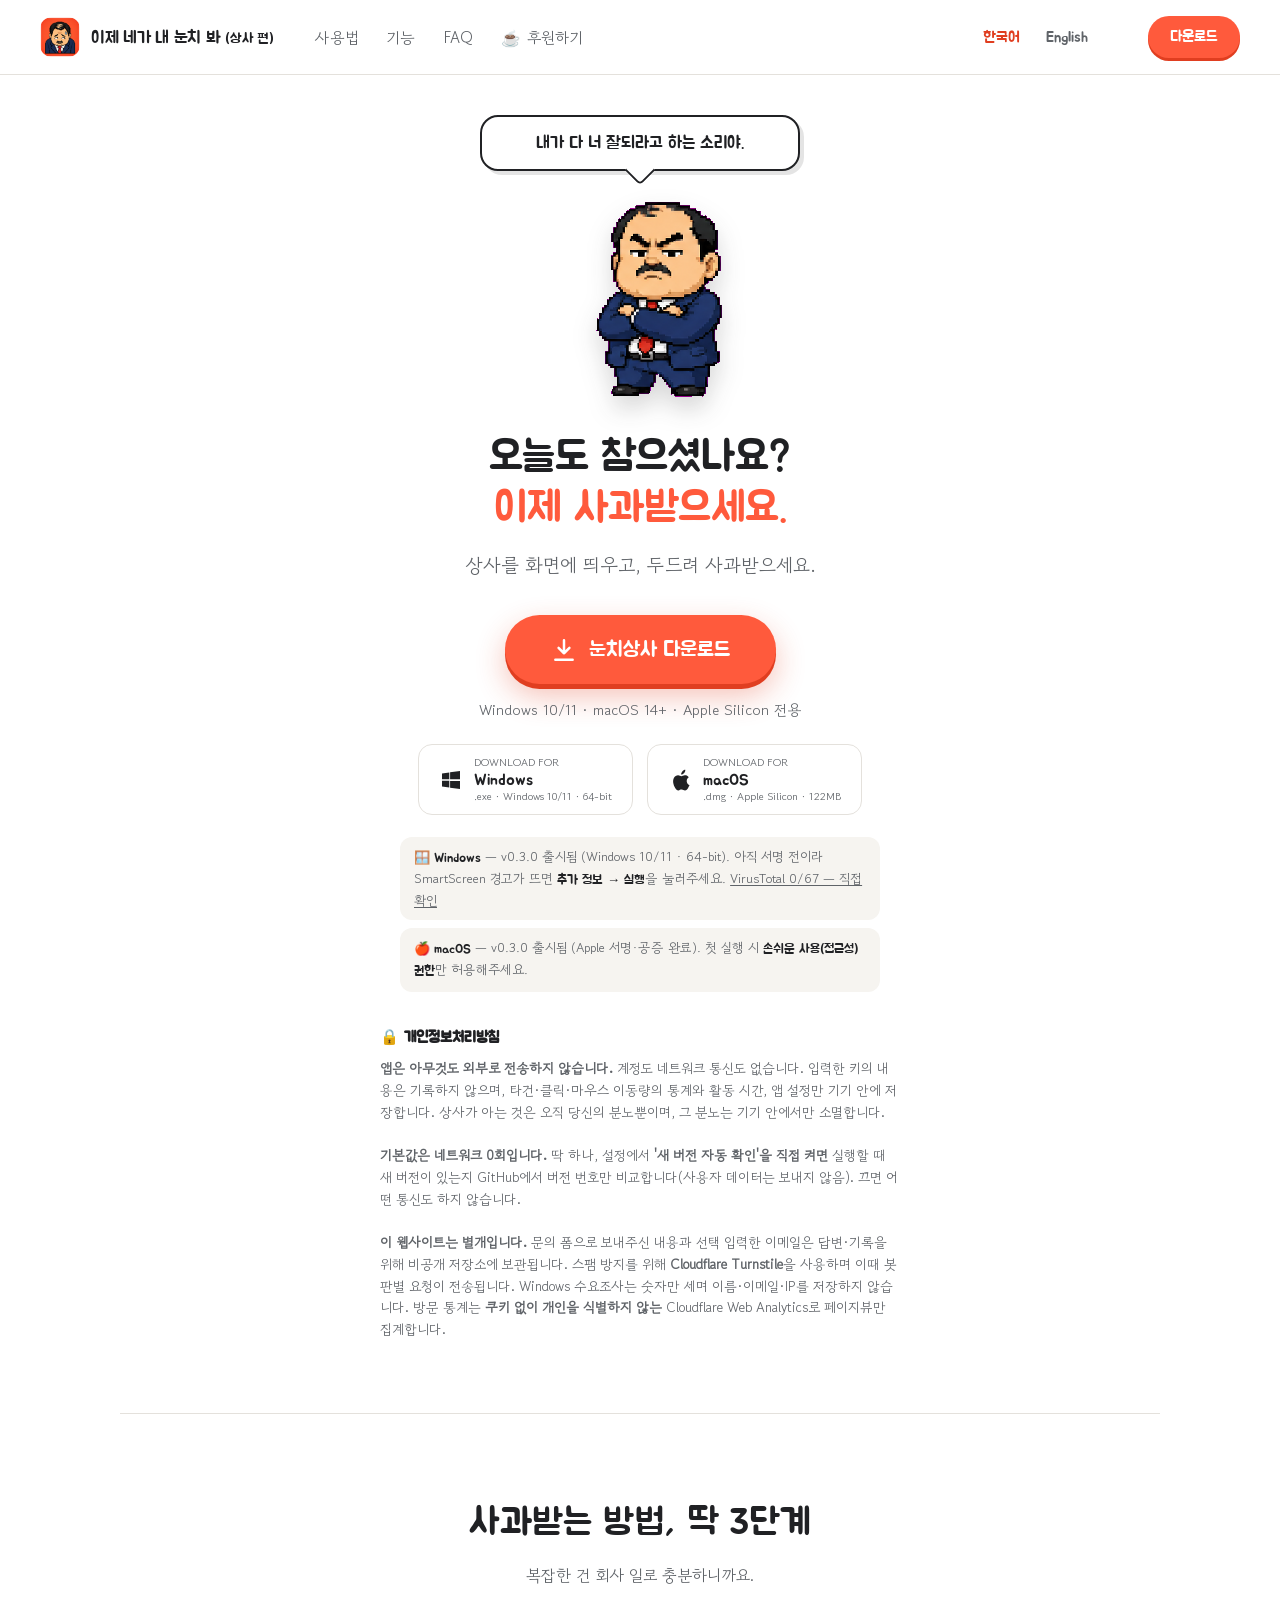
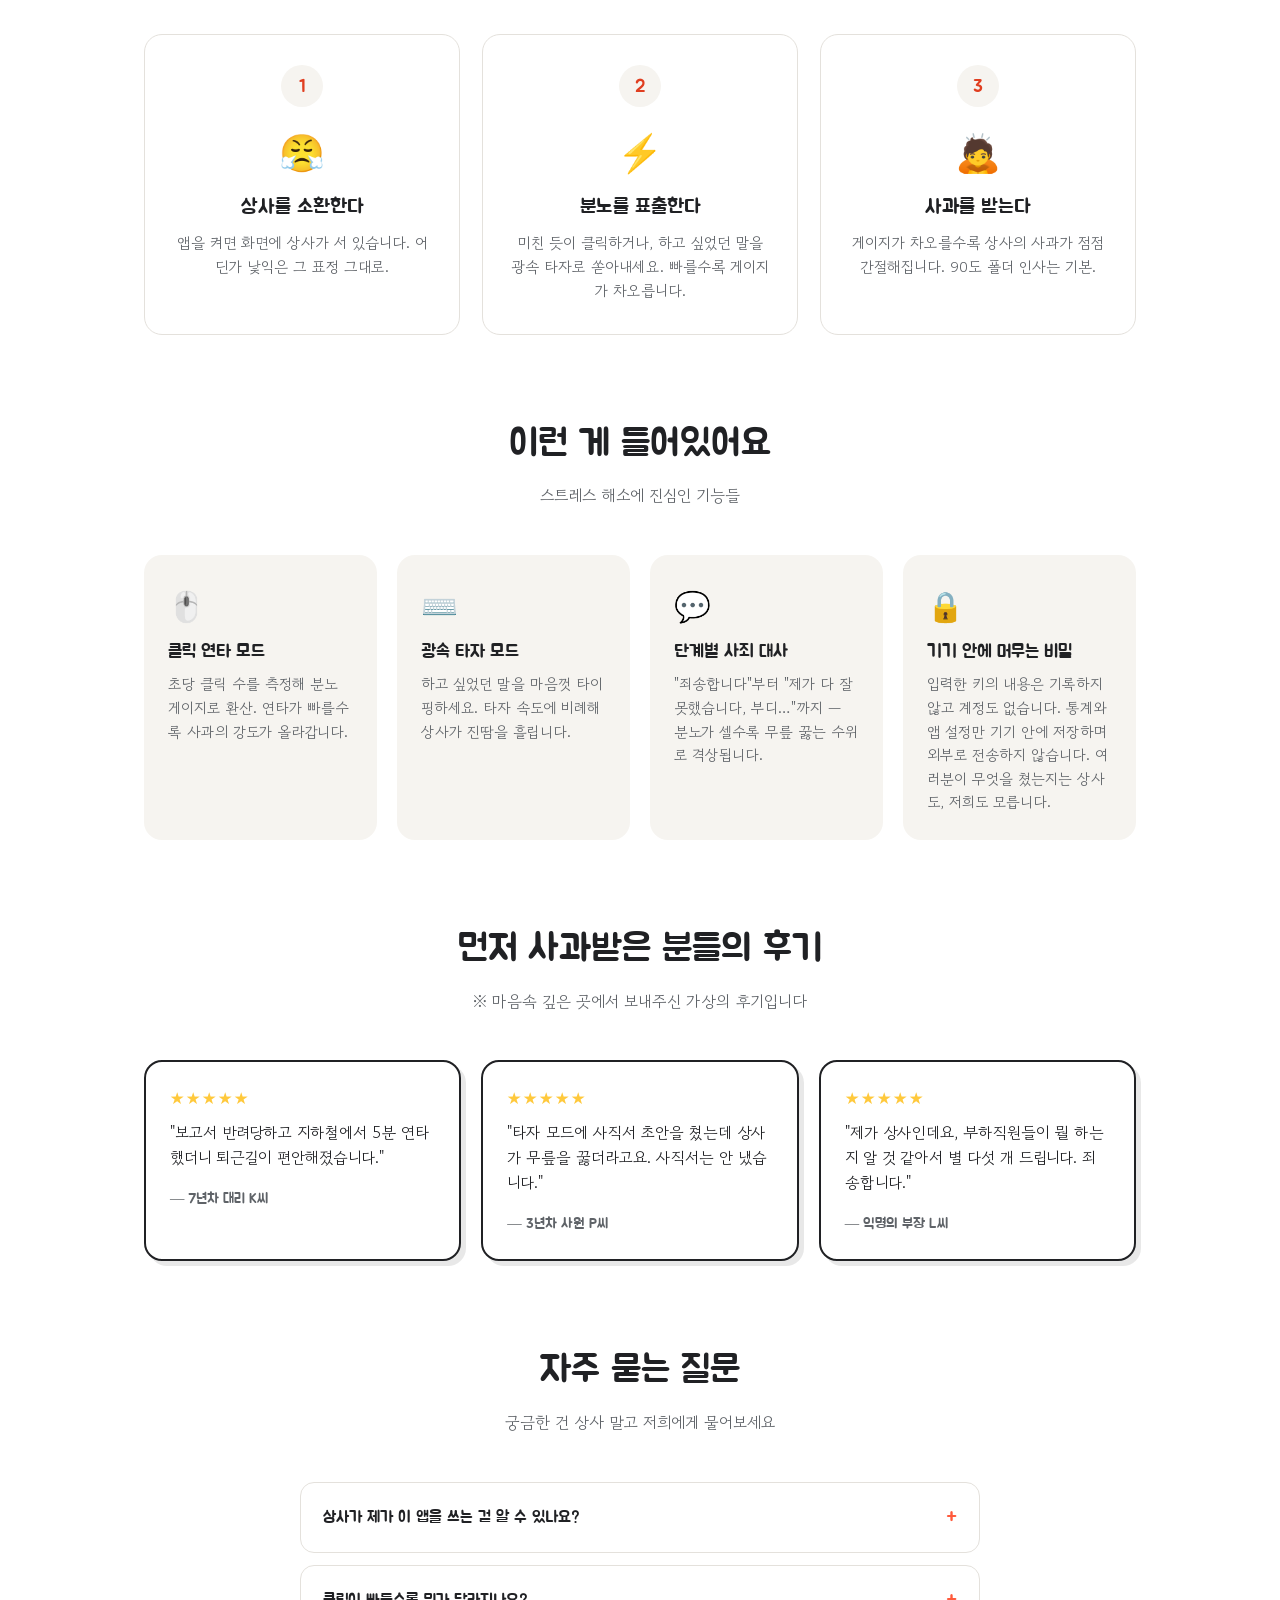
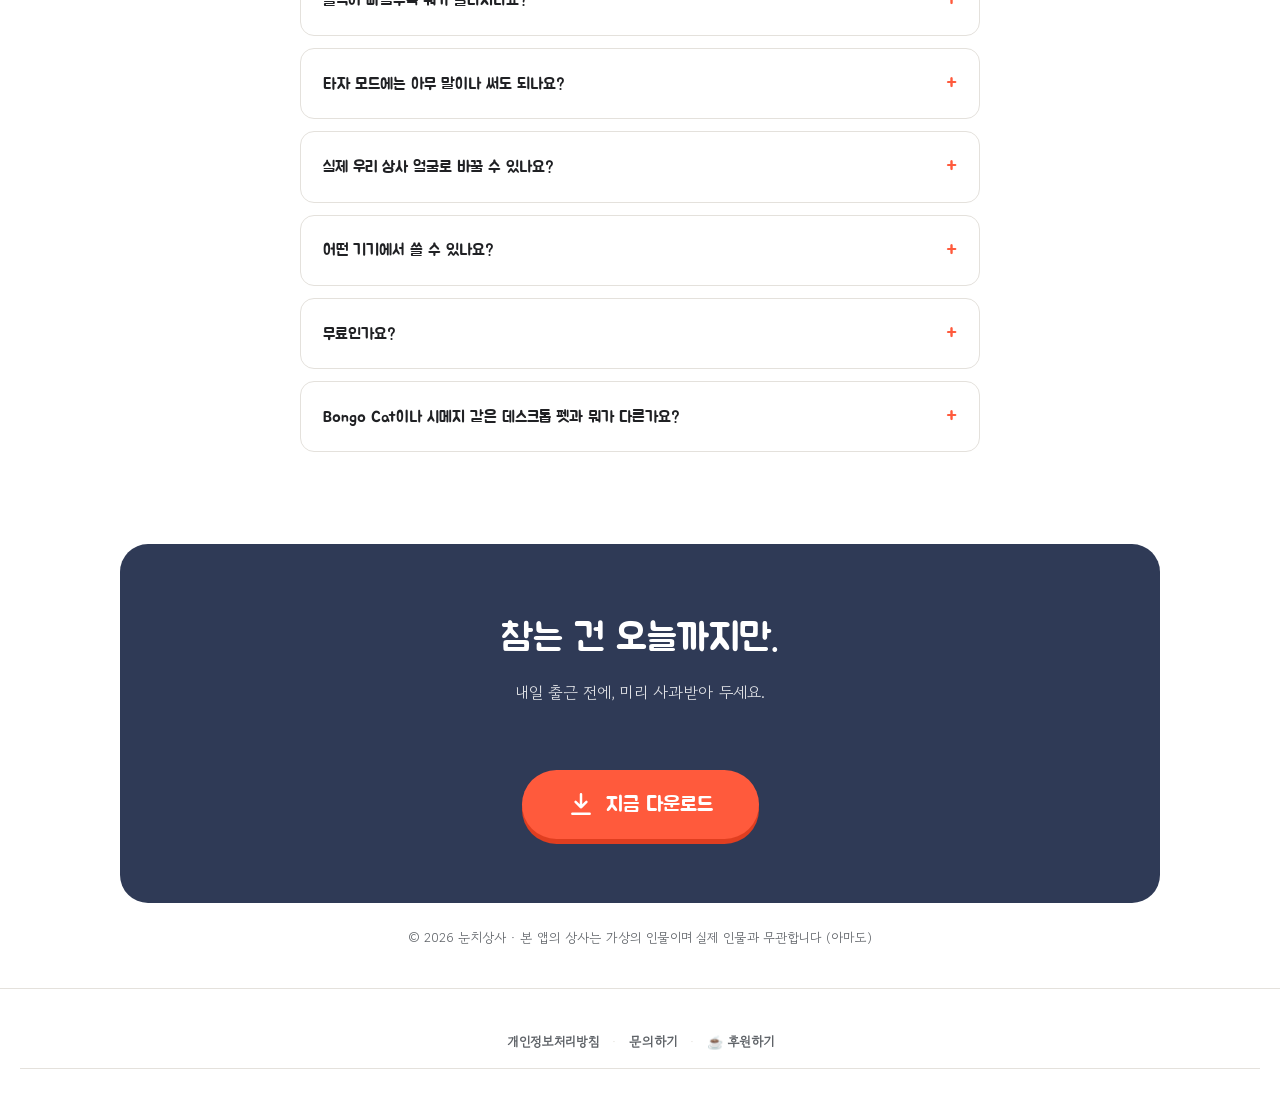
==== commit f2c3d332: "docs(privacy): 옵트인 새 버전 확인 반영 — '기본값 네트워크 0회, 켜면 버전만 확인'" ====
--- a/index.html
+++ b/index.html
@@ -6,6 +6,7 @@
 <title>눈치상사(NunchiBoss) — 클릭할수록 사과받는 스트레스 해소 앱</title>
 <meta name="description" content="화가 날 땐 상사를 클릭하세요. 화면 위 원하는 자리에 상사를 띄워두고 두드릴 때마다 사과를 받아내는 데스크톱 스트레스 해소 앱.">
 <meta name="keywords" content="눈치상사, 데스크톱 마스코트, 데스크톱 펫, 스트레스 해소 앱, 키보드 화풀이, 화내면 사과하는 캐릭터, bongo cat, 시메지, shimeji, desktop pet, desktop mascot, 직장인 스트레스">
+<meta name="google-site-verification" content="kABsyUQr0W0Yoj-9E6GB6Cll9QqsaUzMks_ODNiiQ6o" />
 <link rel="canonical" href="https://king1cell.github.io/nunchiboss-site/index.html">
 <!-- Open Graph (카톡·디스코드·페북 등 링크 미리보기) -->
 <meta property="og:type" content="website">
@@ -386,7 +387,7 @@
 
     <div class="terms" id="privacy">
       <h3 class="terms-h" data-i18n="privacy_h">🔒 개인정보처리방침</h3>
-      <p data-i18n="terms"><b>앱은 아무것도 외부로 전송하지 않습니다.</b> 계정도 네트워크 통신도 없습니다. 입력한 키의 내용은 기록하지 않으며, 타건·클릭·마우스 이동량의 통계와 활동 시간, 앱 설정만 기기 안에 저장합니다. 상사가 아는 것은 오직 당신의 분노뿐이며, 그 분노는 기기 안에서만 소멸합니다.<br><br><b>이 웹사이트는 별개입니다.</b> 문의 폼으로 보내주신 내용과 선택 입력한 이메일은 답변·기록을 위해 비공개 저장소에 보관됩니다. 스팸 방지를 위해 <b>Cloudflare Turnstile</b>을 사용하며 이때 봇 판별 요청이 전송됩니다. Windows 수요조사는 숫자만 세며 이름·이메일·IP를 저장하지 않습니다. 방문 통계는 <b>쿠키 없이 개인을 식별하지 않는</b> Cloudflare Web Analytics로 페이지뷰만 집계합니다.</p>
+      <p data-i18n="terms"><b>앱은 아무것도 외부로 전송하지 않습니다.</b> 계정도 네트워크 통신도 없습니다. 입력한 키의 내용은 기록하지 않으며, 타건·클릭·마우스 이동량의 통계와 활동 시간, 앱 설정만 기기 안에 저장합니다. 상사가 아는 것은 오직 당신의 분노뿐이며, 그 분노는 기기 안에서만 소멸합니다.<br><br><b>기본값은 네트워크 0회입니다.</b> 딱 하나, 설정에서 <b>'새 버전 자동 확인'을 직접 켜면</b> 실행할 때 새 버전이 있는지 GitHub에서 버전 번호만 비교합니다(사용자 데이터는 보내지 않음). 끄면 어떤 통신도 하지 않습니다.<br><br><b>이 웹사이트는 별개입니다.</b> 문의 폼으로 보내주신 내용과 선택 입력한 이메일은 답변·기록을 위해 비공개 저장소에 보관됩니다. 스팸 방지를 위해 <b>Cloudflare Turnstile</b>을 사용하며 이때 봇 판별 요청이 전송됩니다. Windows 수요조사는 숫자만 세며 이름·이메일·IP를 저장하지 않습니다. 방문 통계는 <b>쿠키 없이 개인을 식별하지 않는</b> Cloudflare Web Analytics로 페이지뷰만 집계합니다.</p>
     </div>
   </div>
 </header>
@@ -644,7 +645,7 @@
     mac_size: '.dmg · Apple Silicon · 122MB',
     note_win: '🪟 <b>Windows</b> — v0.3.0 is out (Windows 10/11 · 64-bit). Not code-signed yet — if SmartScreen appears, click <b>More info → Run anyway</b>. <a href="https://www.virustotal.com/gui/file/2d6bd9d3b3a9132b8e42d52d78f56786363c17588e54c788b175b2388c64c68c" target="_blank" rel="noopener noreferrer">VirusTotal 0/67 — verify yourself</a>',
     note_mac: '🍎 <b>macOS</b> — v0.3.0 is out (Apple-signed & notarized). Just grant <b>Accessibility permission</b> on first launch.',
-    terms: '<b>The app sends nothing over the network.</b> No accounts, no network calls. We never record what you type — only aggregate typing, clicking and mouse-movement statistics, activity time, and app settings are stored locally on your device. The only one who knows about your rage is the boss — and it never leaves your device.<br><br><b>This website is separate.</b> Messages and any optional email you send through the contact form are kept in a private repository so we can reply and keep records. The page uses <b>Cloudflare Turnstile</b> for spam protection, which sends a bot-check request to Cloudflare. The Windows waitlist only counts a number — no name, email, or IP is stored. Visit stats are counted with <b>cookieless, non-identifying</b> Cloudflare Web Analytics (page views only).',
+    terms: '<b>By default the app makes zero network calls.</b> No accounts. We never record what you type — only aggregate typing, clicking and mouse-movement statistics, activity time, and app settings are stored locally on your device. The only one who knows about your rage is the boss — and it never leaves your device. The one exception: if <b>you</b> turn on "check for new versions" in settings, the app compares version numbers with GitHub on launch (no user data is sent); off means no network calls at all.<br><br><b>This website is separate.</b> Messages and any optional email you send through the contact form are kept in a private repository so we can reply and keep records. The page uses <b>Cloudflare Turnstile</b> for spam protection, which sends a bot-check request to Cloudflare. The Windows waitlist only counts a number — no name, email, or IP is stored. Visit stats are counted with <b>cookieless, non-identifying</b> Cloudflare Web Analytics (page views only).',
     how_t: 'Three steps to an apology',
     how_s: 'Work is complicated enough already.',
     s1t: 'Summon the boss',
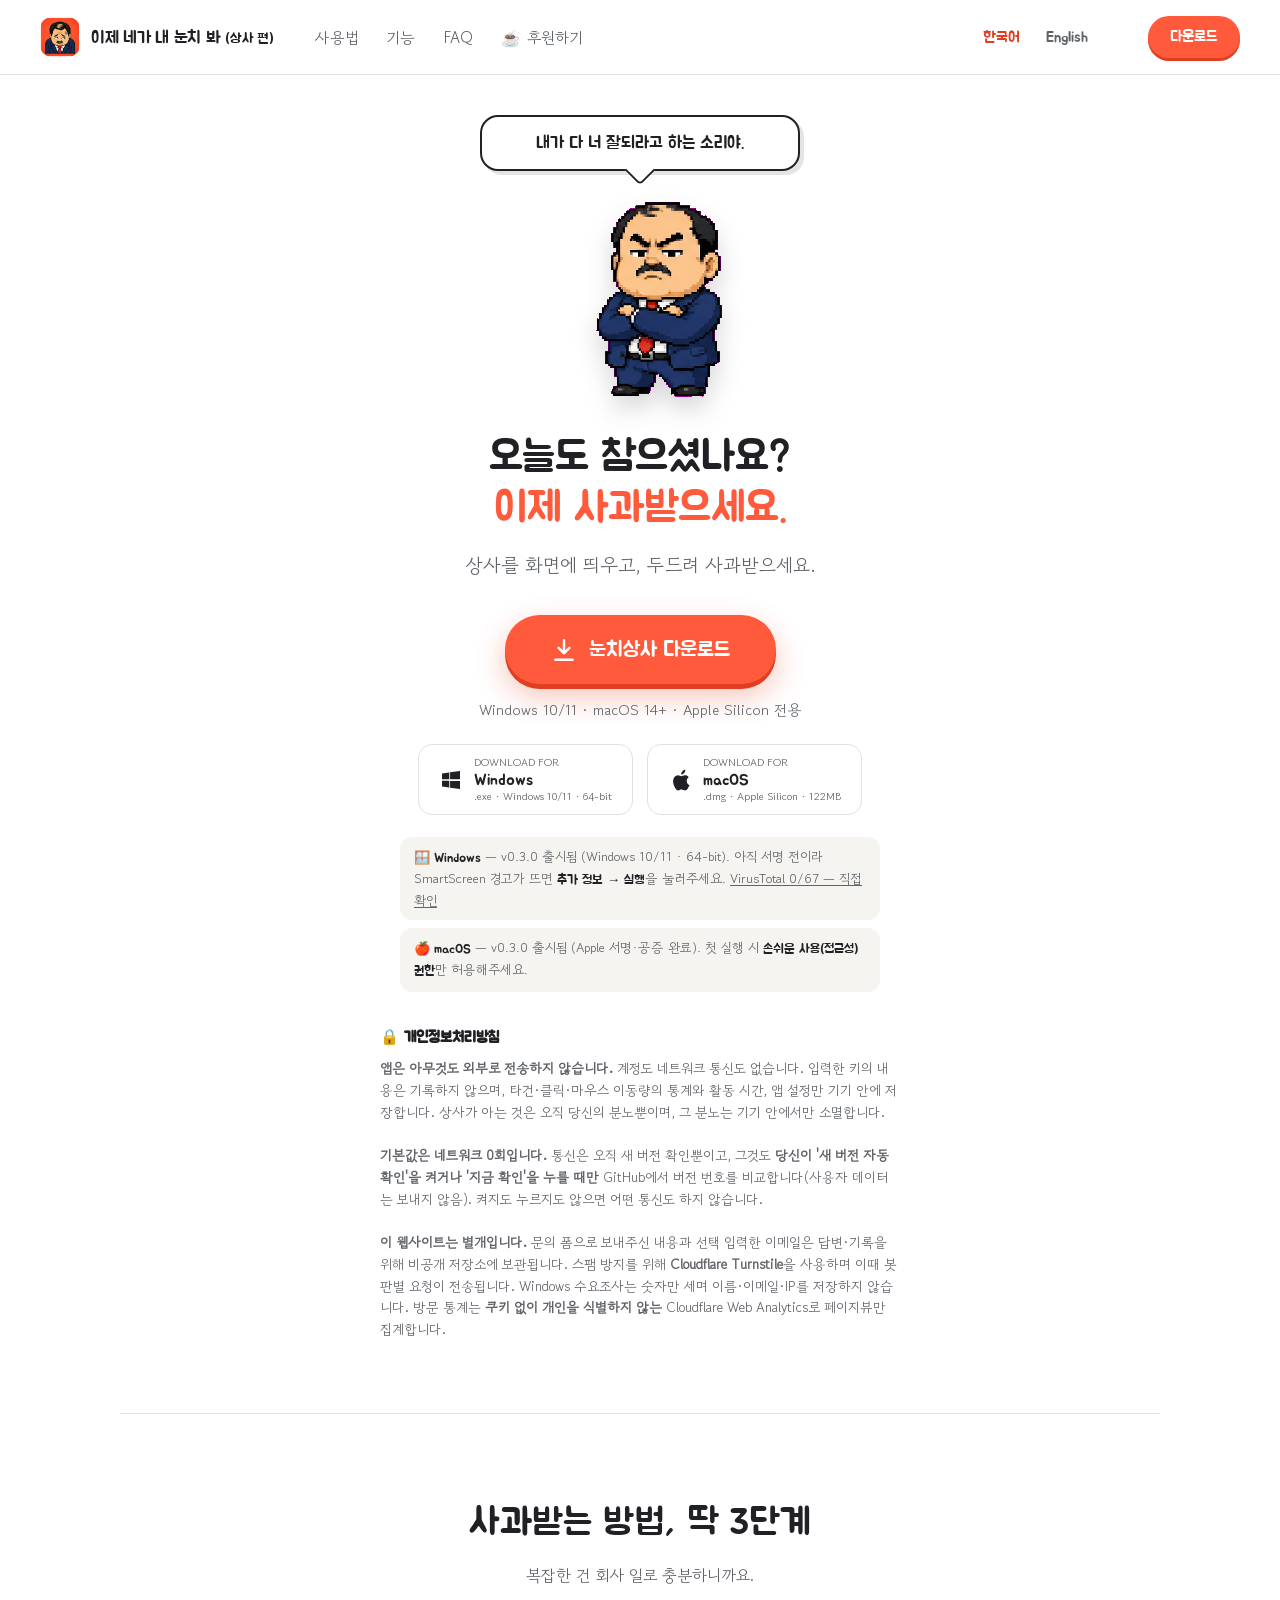
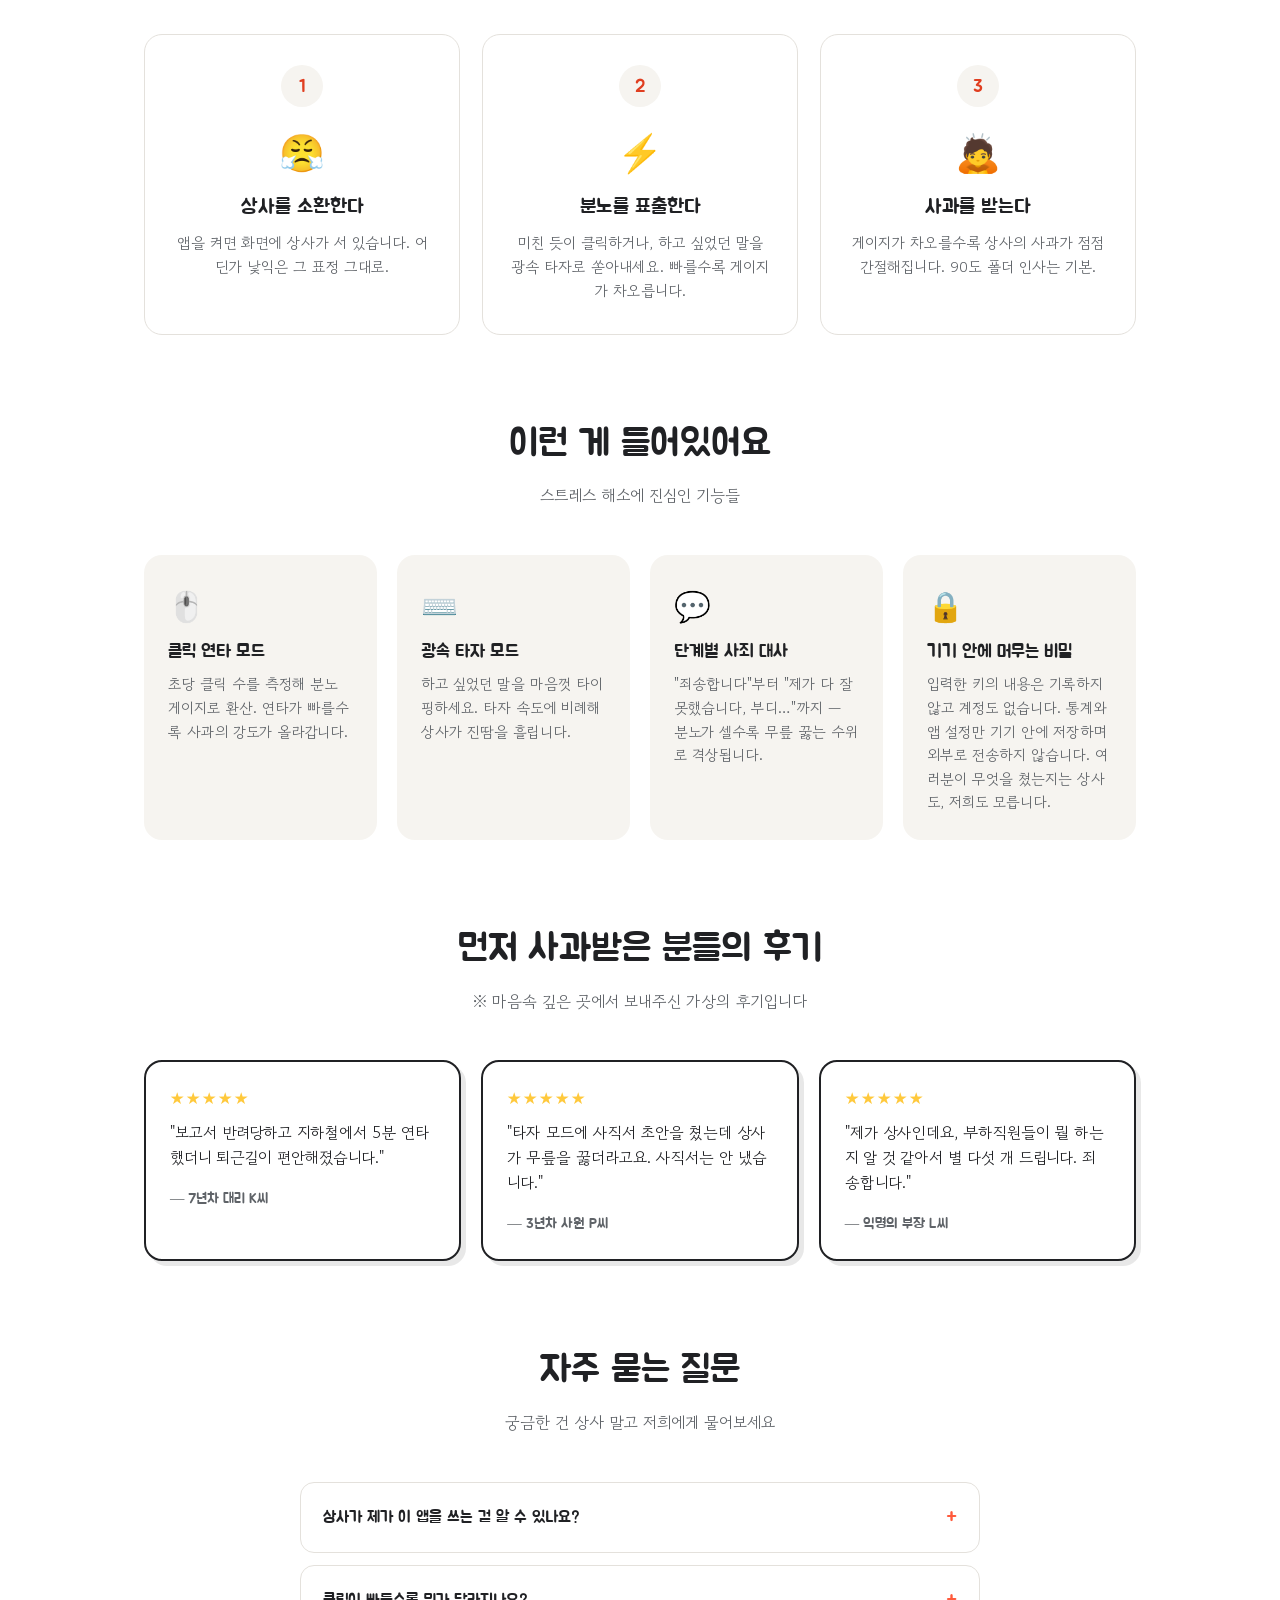
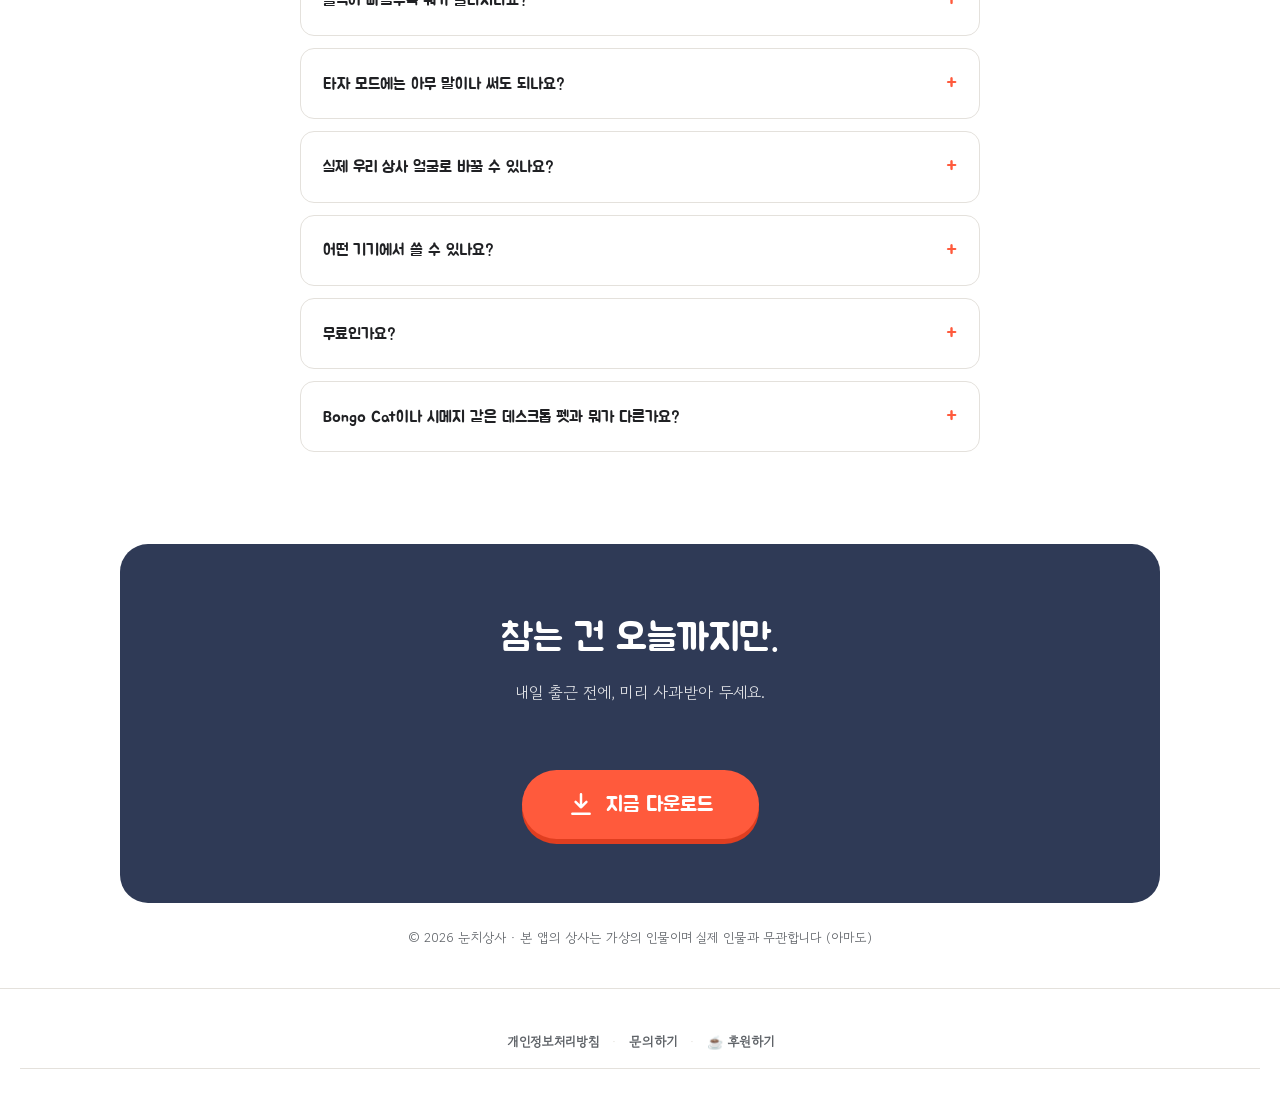
==== commit 505277ac: "docs(privacy): 수동 '지금 확인'도 사용자 주도 버전 조회임을 명시" ====
--- a/index.html
+++ b/index.html
@@ -387,7 +387,7 @@
 
     <div class="terms" id="privacy">
       <h3 class="terms-h" data-i18n="privacy_h">🔒 개인정보처리방침</h3>
-      <p data-i18n="terms"><b>앱은 아무것도 외부로 전송하지 않습니다.</b> 계정도 네트워크 통신도 없습니다. 입력한 키의 내용은 기록하지 않으며, 타건·클릭·마우스 이동량의 통계와 활동 시간, 앱 설정만 기기 안에 저장합니다. 상사가 아는 것은 오직 당신의 분노뿐이며, 그 분노는 기기 안에서만 소멸합니다.<br><br><b>기본값은 네트워크 0회입니다.</b> 딱 하나, 설정에서 <b>'새 버전 자동 확인'을 직접 켜면</b> 실행할 때 새 버전이 있는지 GitHub에서 버전 번호만 비교합니다(사용자 데이터는 보내지 않음). 끄면 어떤 통신도 하지 않습니다.<br><br><b>이 웹사이트는 별개입니다.</b> 문의 폼으로 보내주신 내용과 선택 입력한 이메일은 답변·기록을 위해 비공개 저장소에 보관됩니다. 스팸 방지를 위해 <b>Cloudflare Turnstile</b>을 사용하며 이때 봇 판별 요청이 전송됩니다. Windows 수요조사는 숫자만 세며 이름·이메일·IP를 저장하지 않습니다. 방문 통계는 <b>쿠키 없이 개인을 식별하지 않는</b> Cloudflare Web Analytics로 페이지뷰만 집계합니다.</p>
+      <p data-i18n="terms"><b>앱은 아무것도 외부로 전송하지 않습니다.</b> 계정도 네트워크 통신도 없습니다. 입력한 키의 내용은 기록하지 않으며, 타건·클릭·마우스 이동량의 통계와 활동 시간, 앱 설정만 기기 안에 저장합니다. 상사가 아는 것은 오직 당신의 분노뿐이며, 그 분노는 기기 안에서만 소멸합니다.<br><br><b>기본값은 네트워크 0회입니다.</b> 통신은 오직 새 버전 확인뿐이고, 그것도 <b>당신이 '새 버전 자동 확인'을 켜거나 '지금 확인'을 누를 때만</b> GitHub에서 버전 번호를 비교합니다(사용자 데이터는 보내지 않음). 켜지도 누르지도 않으면 어떤 통신도 하지 않습니다.<br><br><b>이 웹사이트는 별개입니다.</b> 문의 폼으로 보내주신 내용과 선택 입력한 이메일은 답변·기록을 위해 비공개 저장소에 보관됩니다. 스팸 방지를 위해 <b>Cloudflare Turnstile</b>을 사용하며 이때 봇 판별 요청이 전송됩니다. Windows 수요조사는 숫자만 세며 이름·이메일·IP를 저장하지 않습니다. 방문 통계는 <b>쿠키 없이 개인을 식별하지 않는</b> Cloudflare Web Analytics로 페이지뷰만 집계합니다.</p>
     </div>
   </div>
 </header>
@@ -645,7 +645,7 @@
     mac_size: '.dmg · Apple Silicon · 122MB',
     note_win: '🪟 <b>Windows</b> — v0.3.0 is out (Windows 10/11 · 64-bit). Not code-signed yet — if SmartScreen appears, click <b>More info → Run anyway</b>. <a href="https://www.virustotal.com/gui/file/2d6bd9d3b3a9132b8e42d52d78f56786363c17588e54c788b175b2388c64c68c" target="_blank" rel="noopener noreferrer">VirusTotal 0/67 — verify yourself</a>',
     note_mac: '🍎 <b>macOS</b> — v0.3.0 is out (Apple-signed & notarized). Just grant <b>Accessibility permission</b> on first launch.',
-    terms: '<b>By default the app makes zero network calls.</b> No accounts. We never record what you type — only aggregate typing, clicking and mouse-movement statistics, activity time, and app settings are stored locally on your device. The only one who knows about your rage is the boss — and it never leaves your device. The one exception: if <b>you</b> turn on "check for new versions" in settings, the app compares version numbers with GitHub on launch (no user data is sent); off means no network calls at all.<br><br><b>This website is separate.</b> Messages and any optional email you send through the contact form are kept in a private repository so we can reply and keep records. The page uses <b>Cloudflare Turnstile</b> for spam protection, which sends a bot-check request to Cloudflare. The Windows waitlist only counts a number — no name, email, or IP is stored. Visit stats are counted with <b>cookieless, non-identifying</b> Cloudflare Web Analytics (page views only).',
+    terms: '<b>By default the app makes zero network calls.</b> No accounts. We never record what you type — only aggregate typing, clicking and mouse-movement statistics, activity time, and app settings are stored locally on your device. The only one who knows about your rage is the boss — and it never leaves your device. The only exception is checking for a new version — and only when <b>you</b> turn on "check for updates" or press "check now": it compares version numbers with GitHub (no user data is sent). Do neither and the app makes no network calls at all.<br><br><b>This website is separate.</b> Messages and any optional email you send through the contact form are kept in a private repository so we can reply and keep records. The page uses <b>Cloudflare Turnstile</b> for spam protection, which sends a bot-check request to Cloudflare. The Windows waitlist only counts a number — no name, email, or IP is stored. Visit stats are counted with <b>cookieless, non-identifying</b> Cloudflare Web Analytics (page views only).',
     how_t: 'Three steps to an apology',
     how_s: 'Work is complicated enough already.',
     s1t: 'Summon the boss',
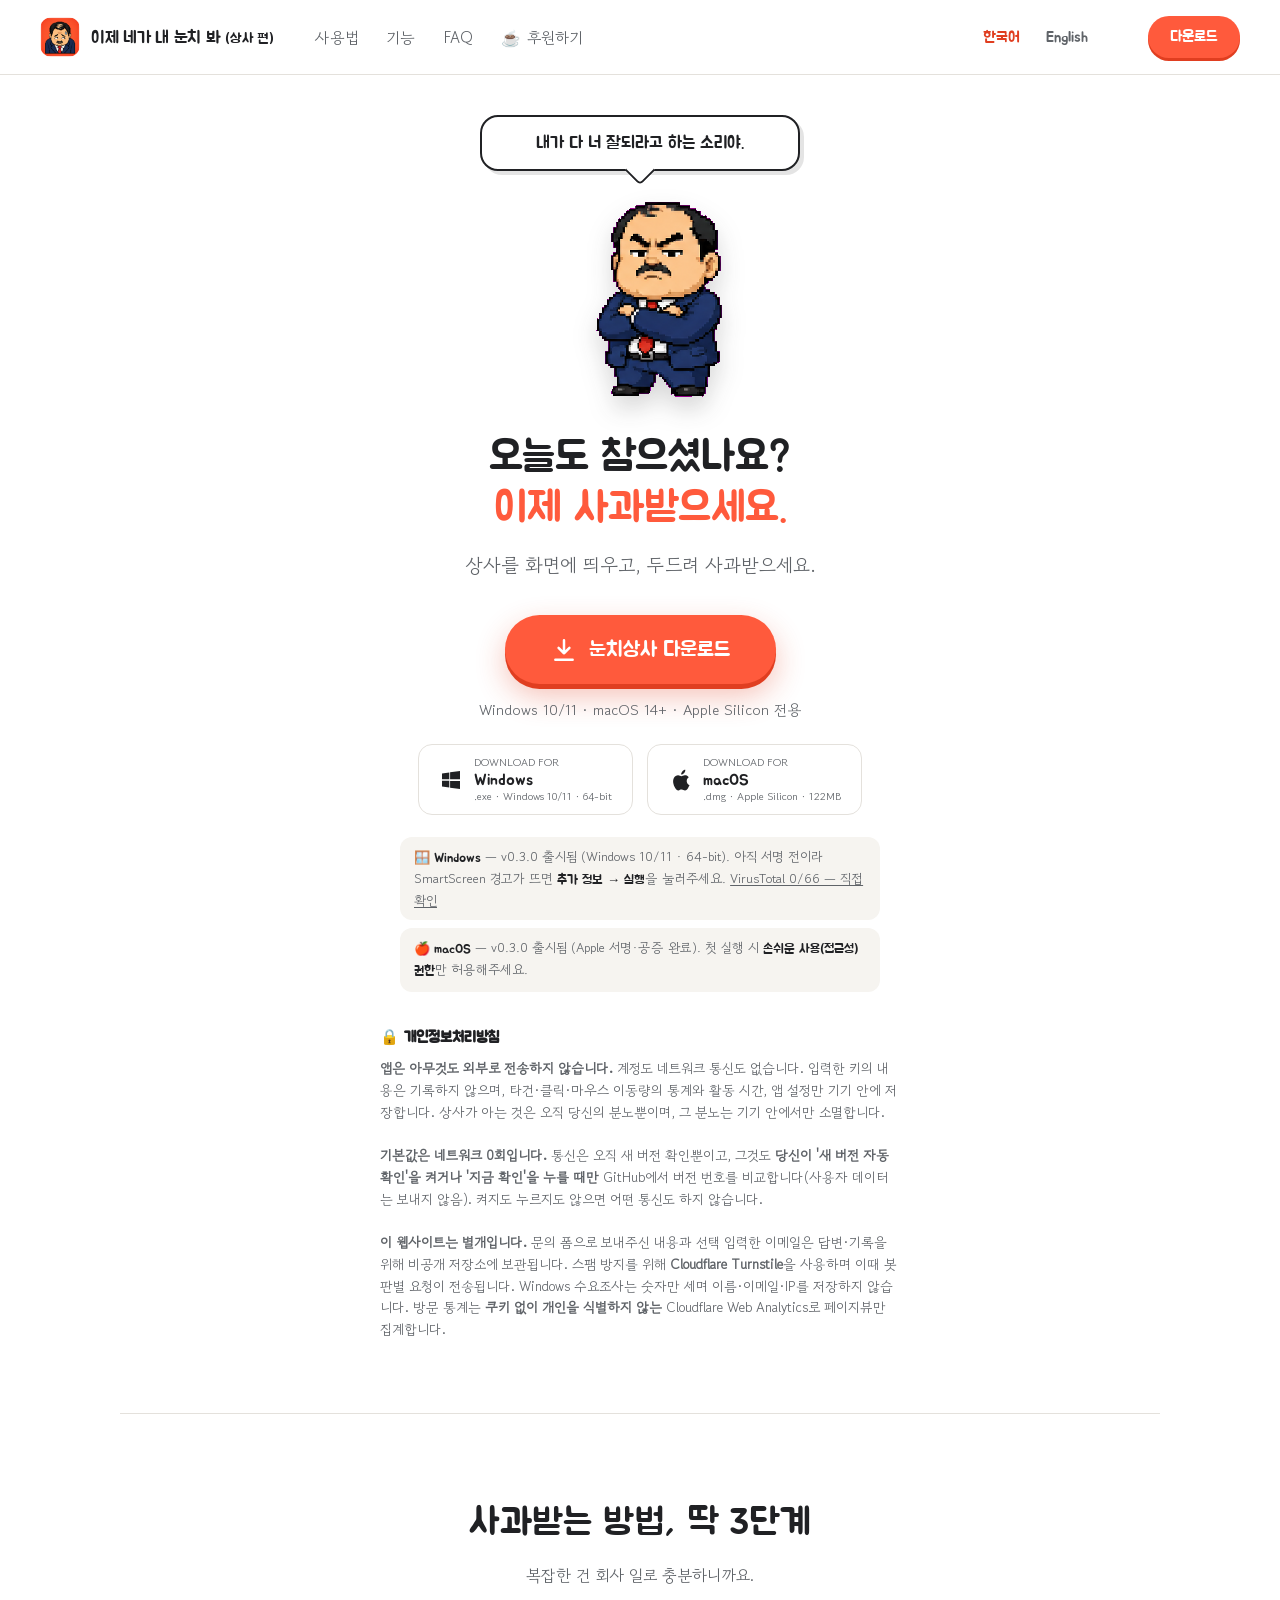
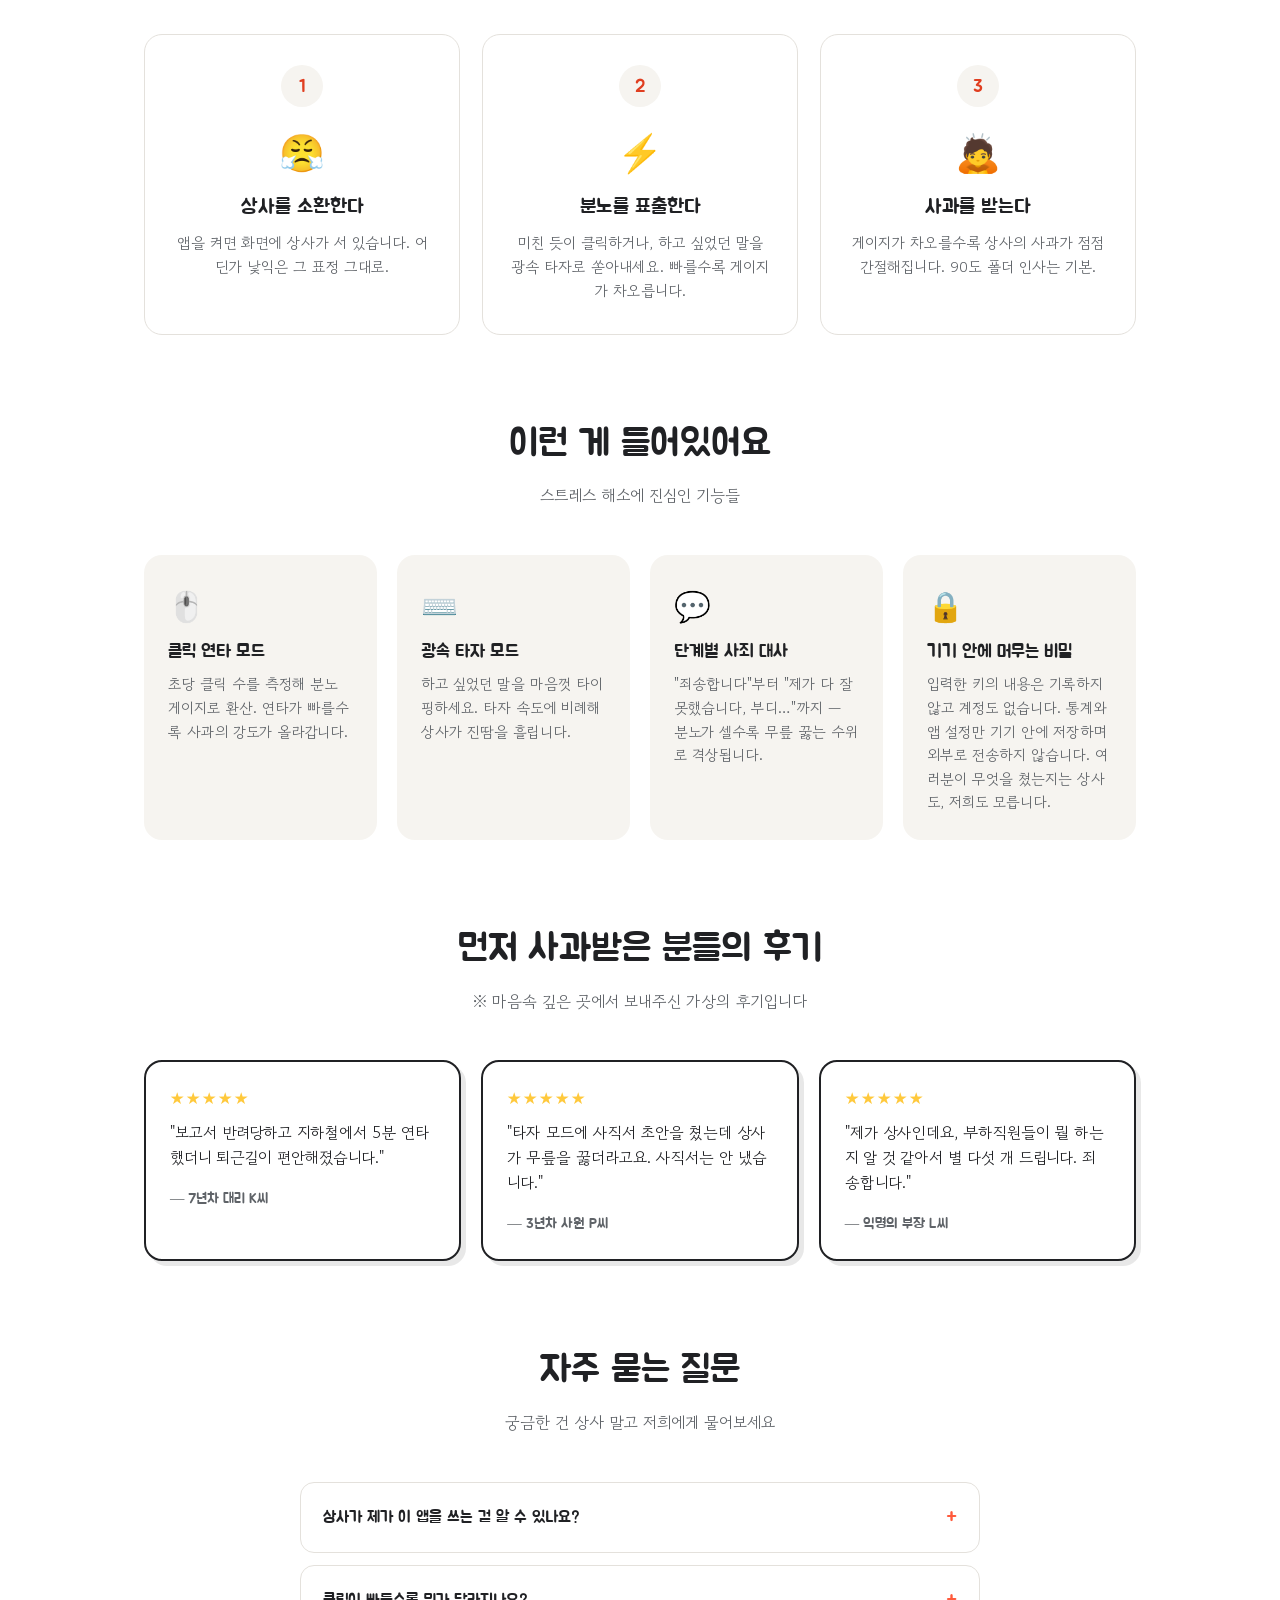
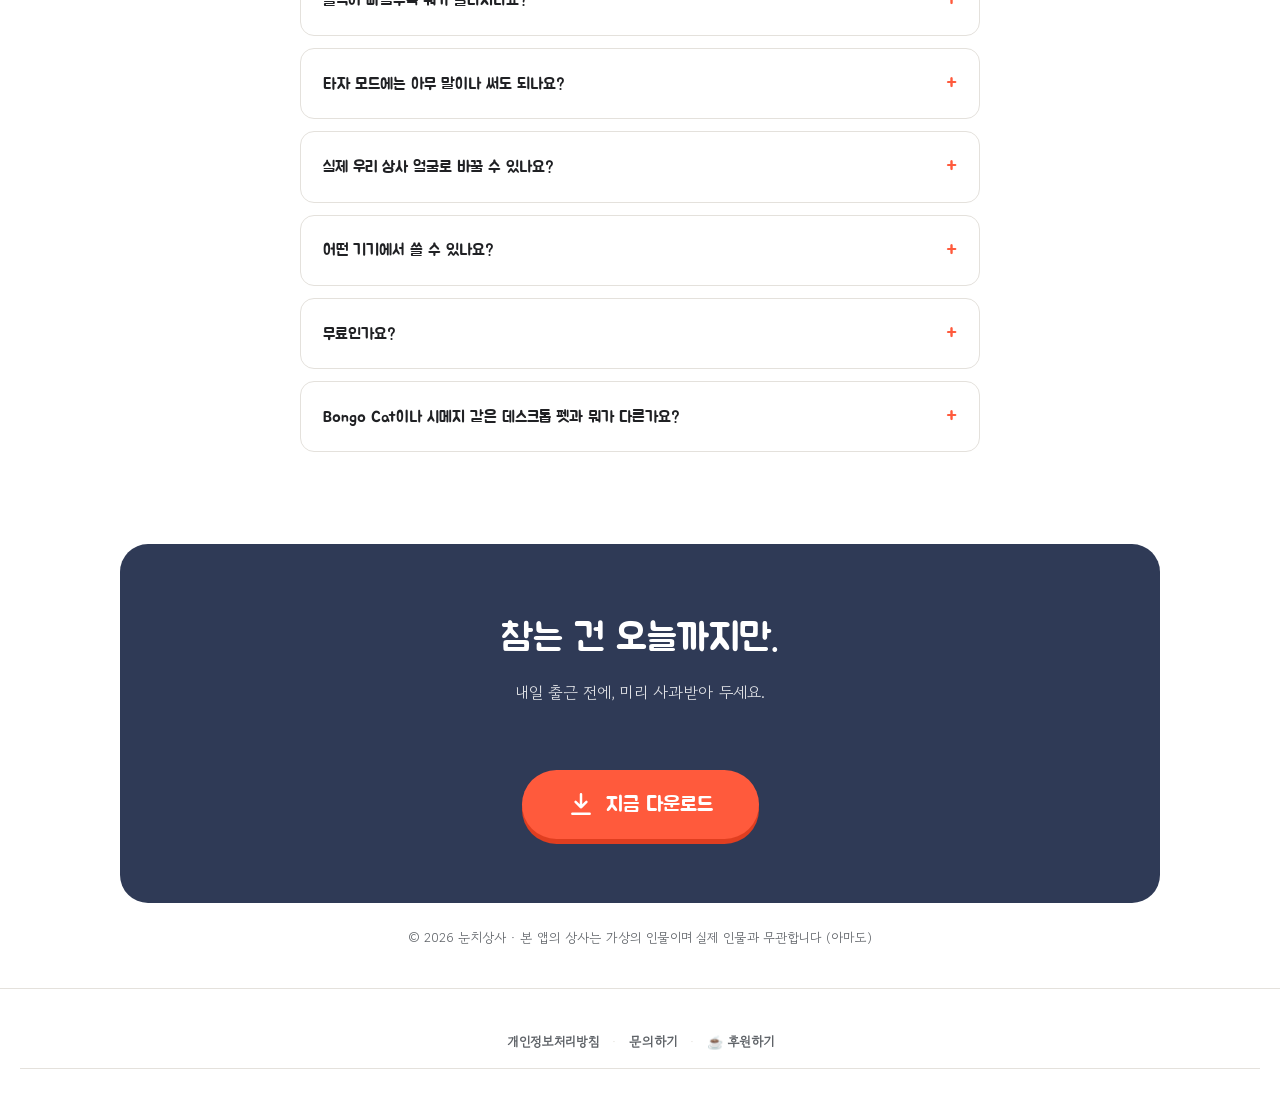
==== commit f105e2e8: "docs: VT 표기 0/66으로" ====
--- a/index.html
+++ b/index.html
@@ -375,13 +375,13 @@
       </a>
     </div>
 
-    <!-- 데모 영상: website/assets/demo.mp4 를 커밋하면 자동으로 나타난다 -->
+    <!-- 데모 영상: demo.mp4 → demo2.mp4 순환 재생. 파일이 없으면 슬롯 자체가 숨겨진다 -->
     <figure class="demo-slot" id="demoSlot">
-      <video src="assets/demo.mp4" autoplay muted loop playsinline aria-label="눈치상사 데모 영상 — 키보드를 두드리면 상사가 사과합니다"></video>
+      <video src="assets/demo.mp4" autoplay muted playsinline aria-label="눈치상사 데모 영상 — 키보드를 두드리면 상사가 사과합니다"></video>
     </figure>
 
     <div class="plat-notes">
-      <p data-i18n="note_win">🪟 <b>Windows</b> — v0.3.0 출시됨 (Windows 10/11 · 64-bit). 아직 서명 전이라 SmartScreen 경고가 뜨면 <b>추가 정보 → 실행</b>을 눌러주세요. <a href="https://www.virustotal.com/gui/file/2d6bd9d3b3a9132b8e42d52d78f56786363c17588e54c788b175b2388c64c68c" target="_blank" rel="noopener noreferrer">VirusTotal 0/67 — 직접 확인</a></p>
+      <p data-i18n="note_win">🪟 <b>Windows</b> — v0.3.0 출시됨 (Windows 10/11 · 64-bit). 아직 서명 전이라 SmartScreen 경고가 뜨면 <b>추가 정보 → 실행</b>을 눌러주세요. <a href="https://www.virustotal.com/gui/file/e7edfd7ecabe95ae31704efc0db78bc977645f2a3fa09e77d88873a00a8f7c7c" target="_blank" rel="noopener noreferrer">VirusTotal 0/66 — 직접 확인</a></p>
       <p data-i18n="note_mac">🍎 <b>macOS</b> — v0.3.0 출시됨 (Apple 서명·공증 완료). 첫 실행 시 <b>손쉬운 사용(접근성) 권한</b>만 허용해주세요.</p>
     </div>
 
@@ -608,12 +608,24 @@
   const isMac = /Mac|iPhone|iPad/i.test(navigator.platform || '') || /Mac OS X/i.test(navigator.userAgent || '');
   document.getElementById('dlBtn').href = isMac ? REL.mac : REL.win;
 
-  // 데모 영상: 파일이 실제로 로드될 때만 슬롯 표시 (파일이 없으면 계속 숨김)
+  // 데모 영상: 파일이 실제로 로드될 때만 슬롯 표시 (파일이 없으면 계속 숨김).
+  // 여러 클립을 번갈아 재생 — 한 편이 끝나면 다음 편으로 넘어가고 다시 처음으로.
+  // 두 번째 클립이 없으면(404) 첫 클립 무한 반복으로 폴백한다.
   (function(){
     const slot = document.getElementById('demoSlot');
     if(!slot) return;
     const v = slot.querySelector('video');
+    const clips = ['assets/demo.mp4', 'assets/demo2.mp4'];
+    let i = 0;
     v.addEventListener('loadeddata', ()=>slot.classList.add('ready'));
+    v.addEventListener('ended', ()=>{
+      i = (i + 1) % clips.length;
+      v.src = clips[i];
+      v.play().catch(()=>{});
+    });
+    v.addEventListener('error', ()=>{
+      if(i !== 0){ i = 0; v.src = clips[0]; v.loop = true; v.play().catch(()=>{}); }
+    });
     if(v.readyState >= 2) slot.classList.add('ready');
   })();
 
@@ -643,7 +655,7 @@
     os_note: 'Windows 10/11 · macOS 14+ · Apple Silicon only',
     win_size: '.exe · Windows 10/11 · 64-bit',
     mac_size: '.dmg · Apple Silicon · 122MB',
-    note_win: '🪟 <b>Windows</b> — v0.3.0 is out (Windows 10/11 · 64-bit). Not code-signed yet — if SmartScreen appears, click <b>More info → Run anyway</b>. <a href="https://www.virustotal.com/gui/file/2d6bd9d3b3a9132b8e42d52d78f56786363c17588e54c788b175b2388c64c68c" target="_blank" rel="noopener noreferrer">VirusTotal 0/67 — verify yourself</a>',
+    note_win: '🪟 <b>Windows</b> — v0.3.0 is out (Windows 10/11 · 64-bit). Not code-signed yet — if SmartScreen appears, click <b>More info → Run anyway</b>. <a href="https://www.virustotal.com/gui/file/e7edfd7ecabe95ae31704efc0db78bc977645f2a3fa09e77d88873a00a8f7c7c" target="_blank" rel="noopener noreferrer">VirusTotal 0/66 — verify yourself</a>',
     note_mac: '🍎 <b>macOS</b> — v0.3.0 is out (Apple-signed & notarized). Just grant <b>Accessibility permission</b> on first launch.',
     terms: '<b>By default the app makes zero network calls.</b> No accounts. We never record what you type — only aggregate typing, clicking and mouse-movement statistics, activity time, and app settings are stored locally on your device. The only one who knows about your rage is the boss — and it never leaves your device. The only exception is checking for a new version — and only when <b>you</b> turn on "check for updates" or press "check now": it compares version numbers with GitHub (no user data is sent). Do neither and the app makes no network calls at all.<br><br><b>This website is separate.</b> Messages and any optional email you send through the contact form are kept in a private repository so we can reply and keep records. The page uses <b>Cloudflare Turnstile</b> for spam protection, which sends a bot-check request to Cloudflare. The Windows waitlist only counts a number — no name, email, or IP is stored. Visit stats are counted with <b>cookieless, non-identifying</b> Cloudflare Web Analytics (page views only).',
     how_t: 'Three steps to an apology',
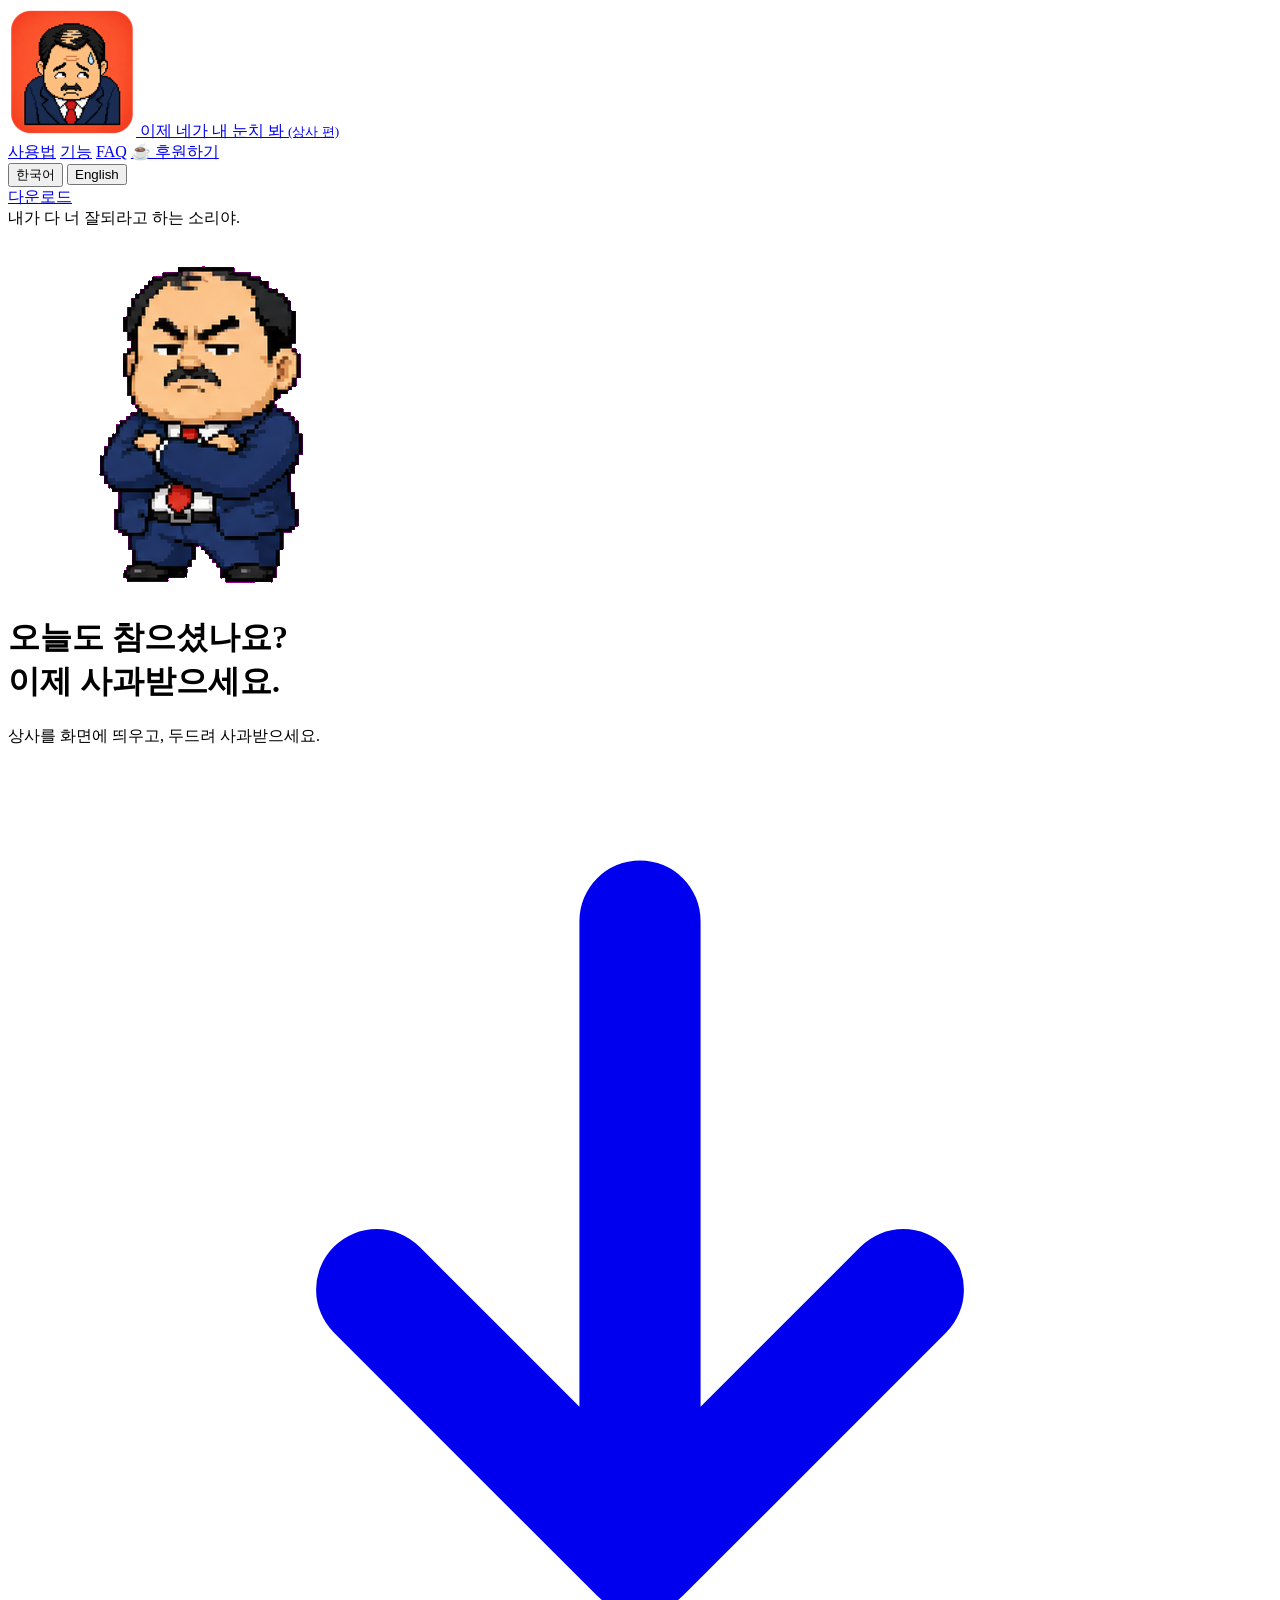
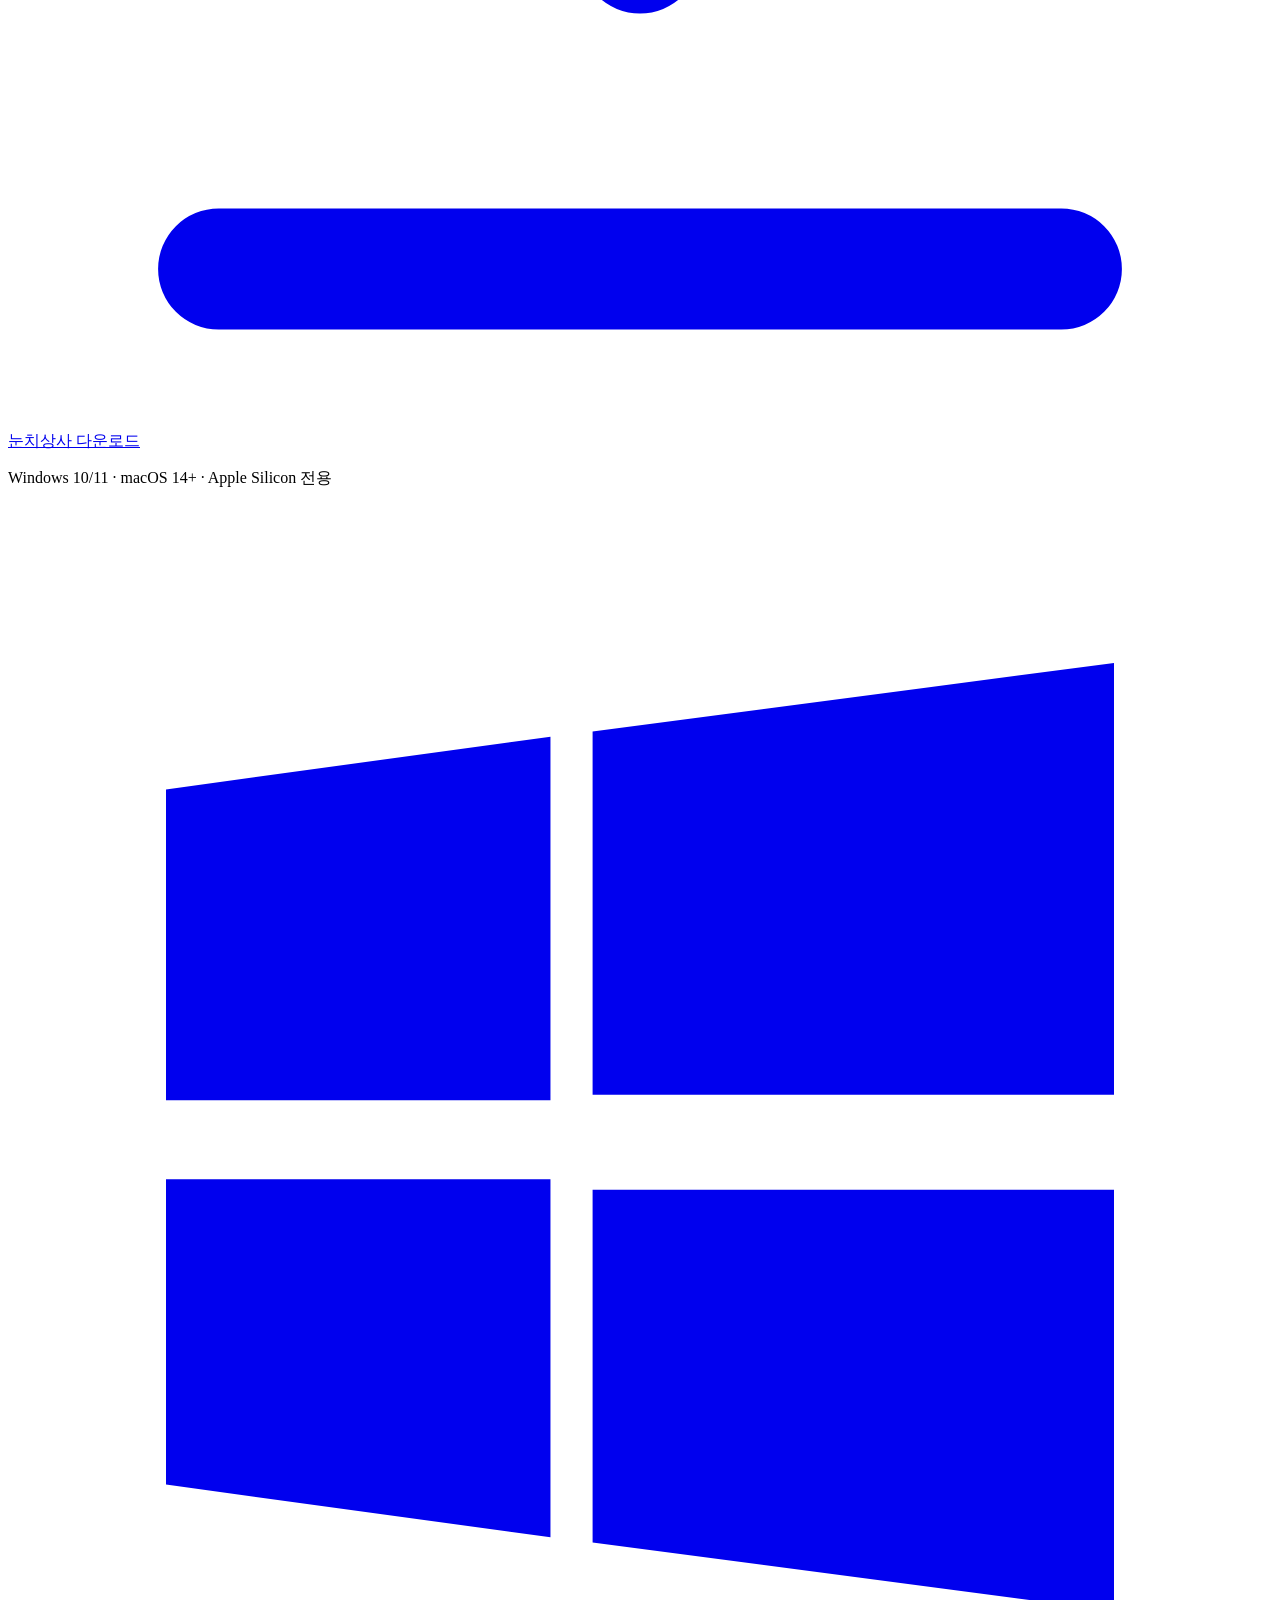
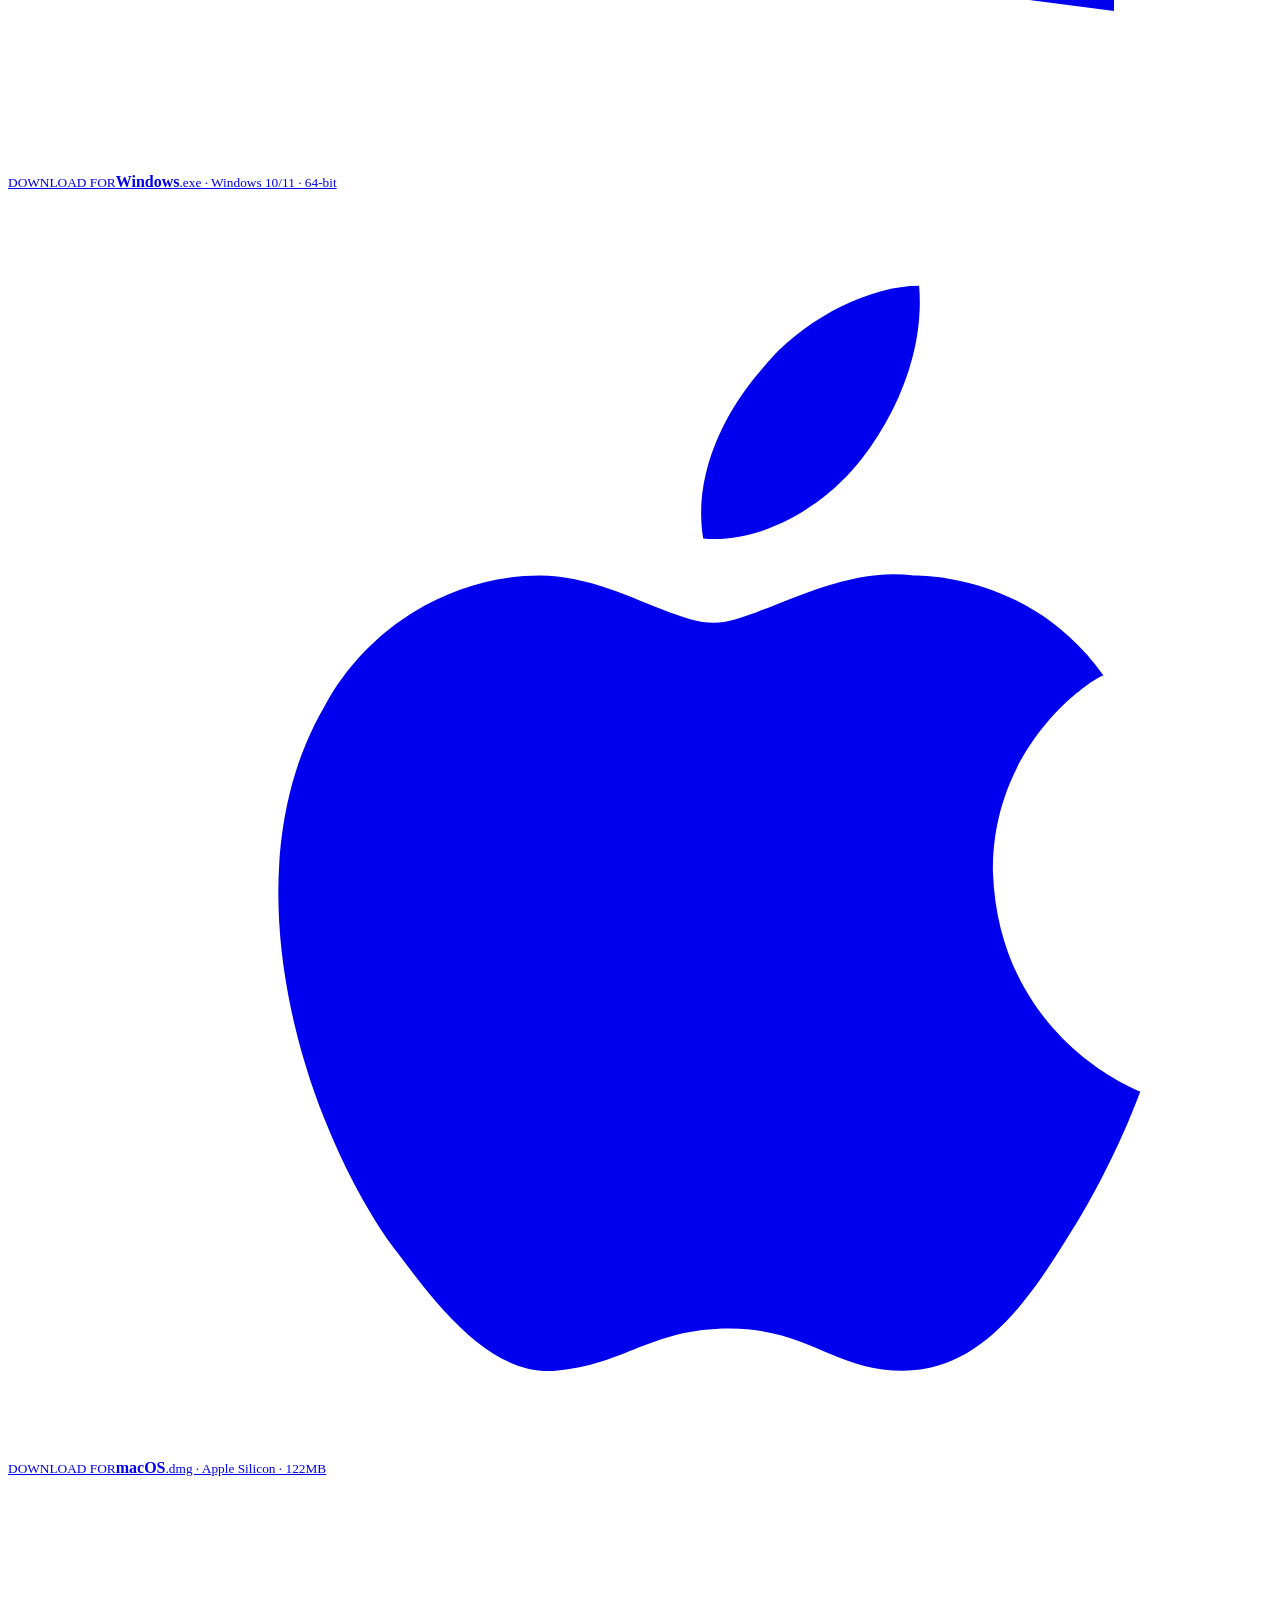
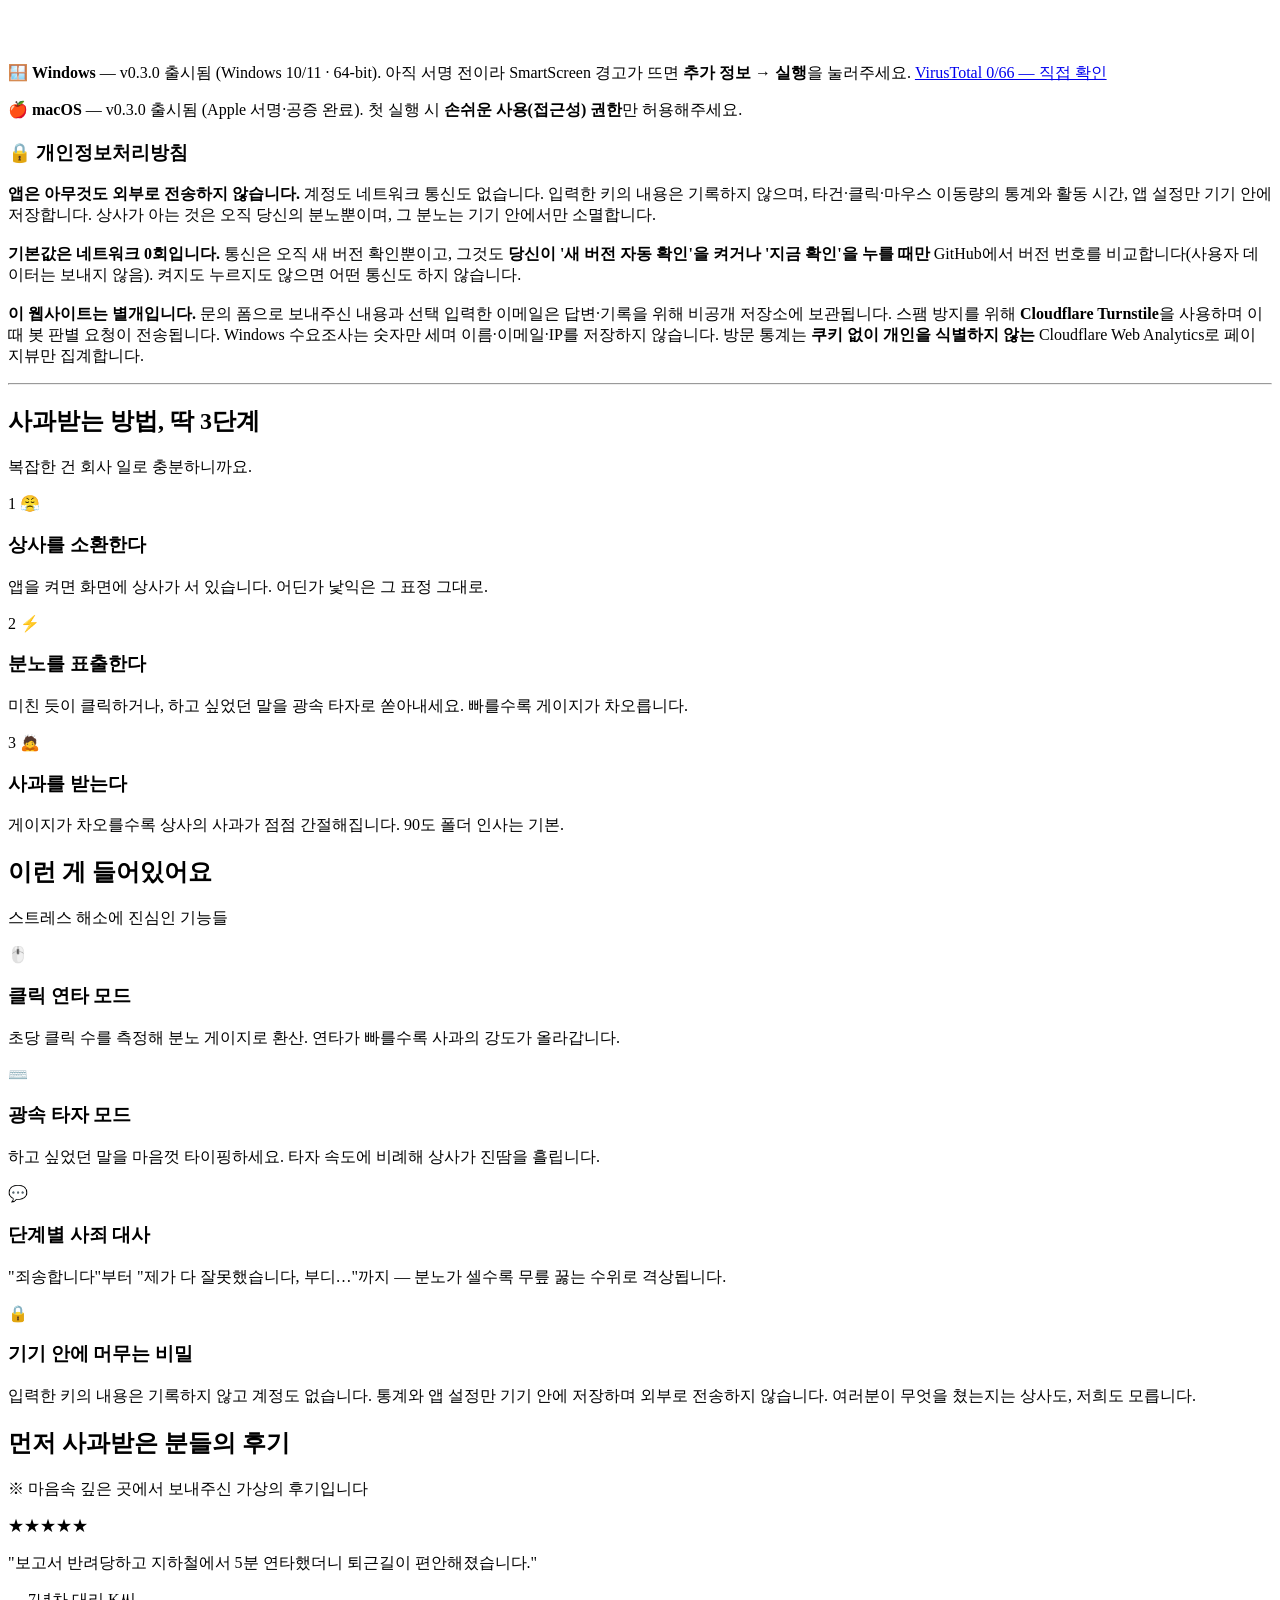
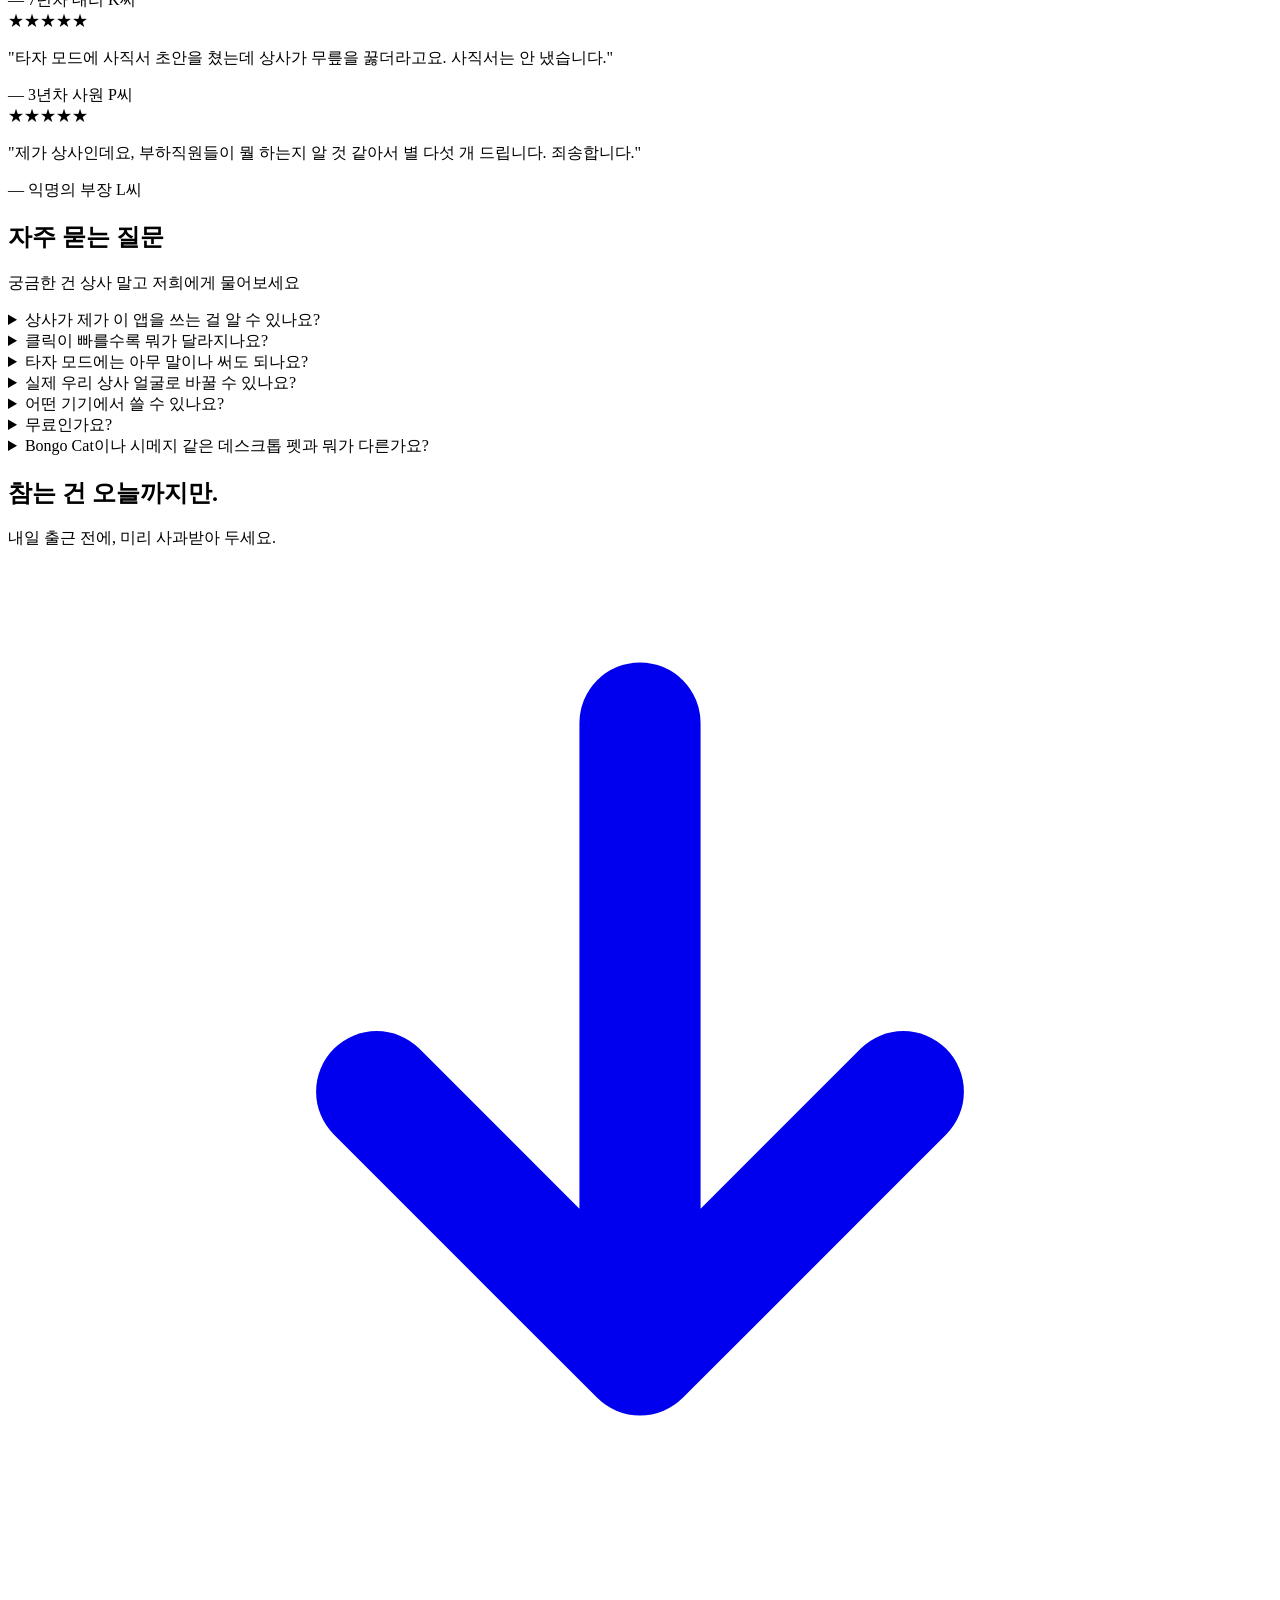
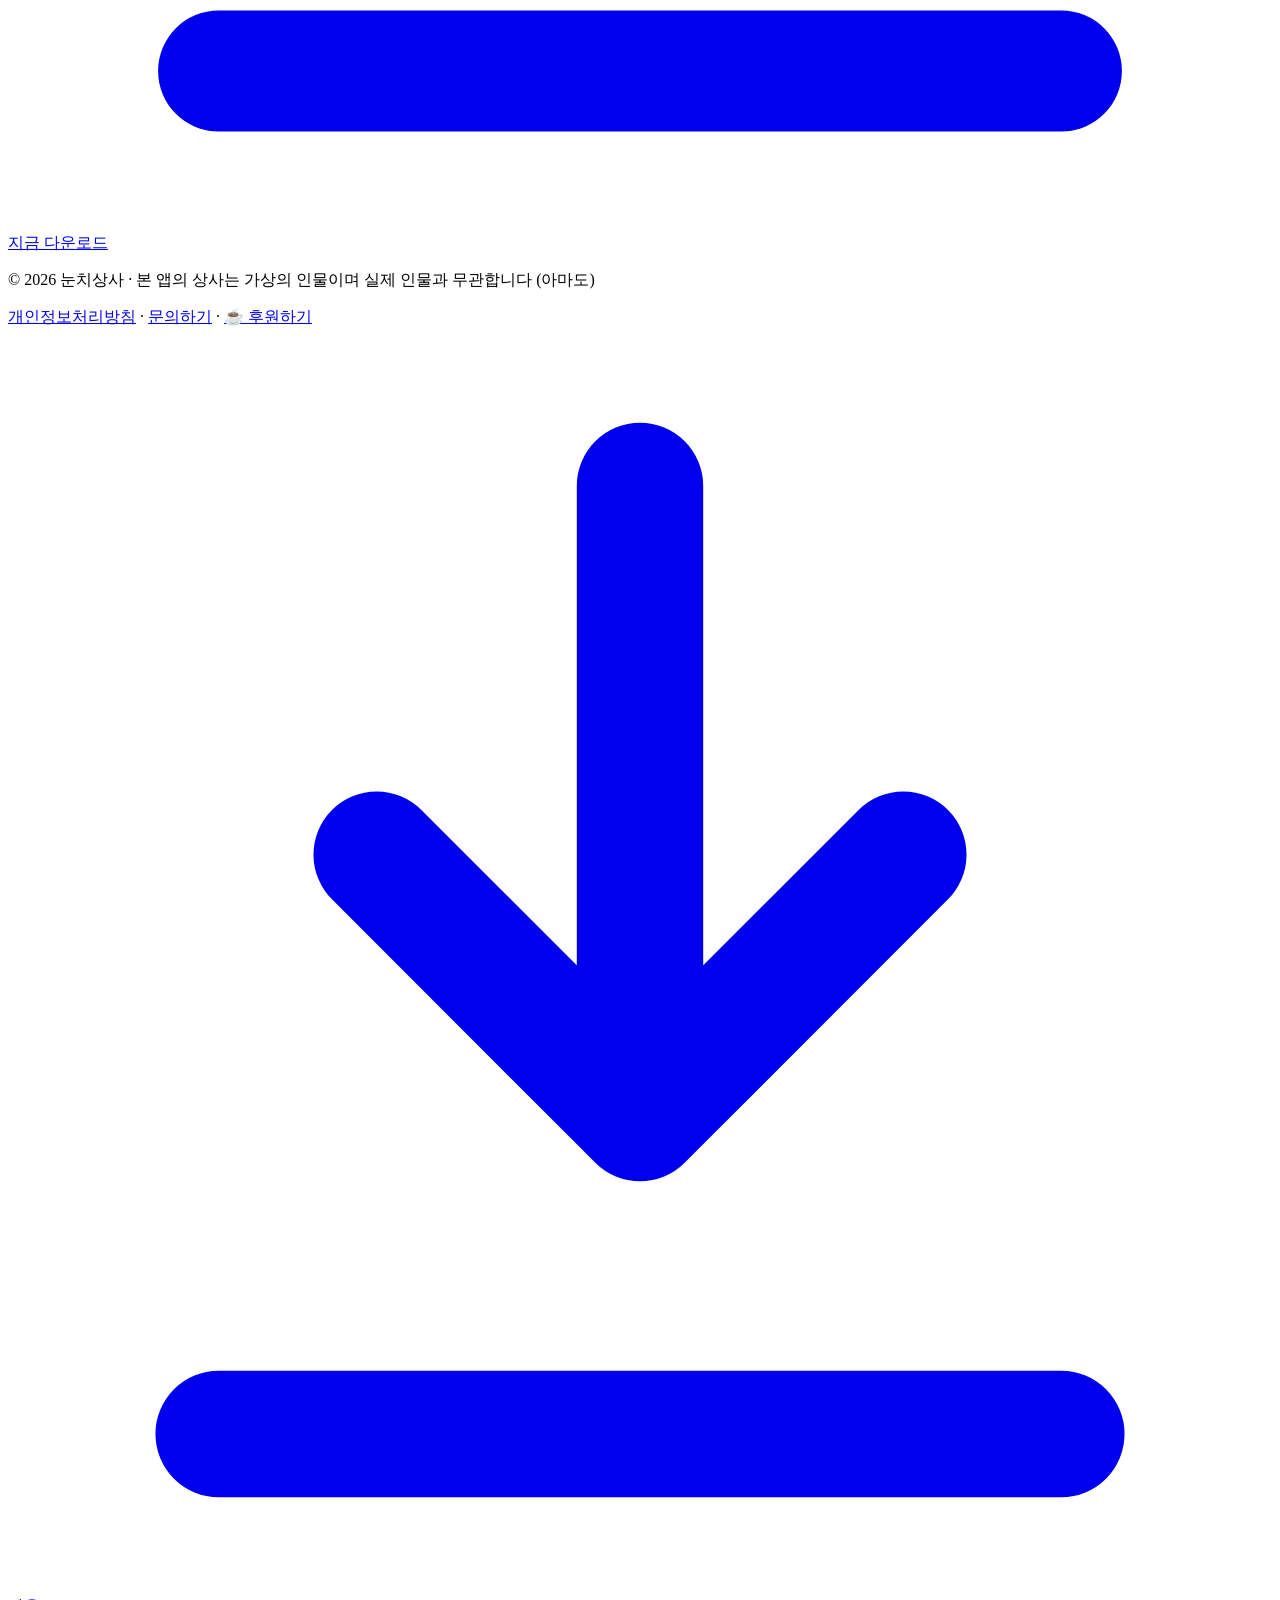
==== commit f197273a: "sec(4-A): 인라인 외부화 + meta CSP (index.html)" ====
--- a/index.html
+++ b/index.html
@@ -2,6 +2,8 @@
 <html lang="ko">
 <head>
 <meta charset="UTF-8">
+<meta http-equiv="Content-Security-Policy" content="default-src 'self'; script-src 'self' https://challenges.cloudflare.com https://static.cloudflareinsights.com; style-src 'self' https://fonts.googleapis.com; font-src https://fonts.gstatic.com; img-src 'self'; media-src 'self'; connect-src 'self' https://nunchiboss-contact.theking1cell.workers.dev https://nunchiboss-waitlist.theking1cell.workers.dev https://cloudflareinsights.com https://challenges.cloudflare.com; frame-src https://challenges.cloudflare.com; form-action 'self'; object-src 'none'; base-uri 'self'">
+<meta name="referrer" content="strict-origin-when-cross-origin">
 <meta name="viewport" content="width=device-width, initial-scale=1.0">
 <title>눈치상사(NunchiBoss) — 클릭할수록 사과받는 스트레스 해소 앱</title>
 <meta name="description" content="화가 날 땐 상사를 클릭하세요. 화면 위 원하는 자리에 상사를 띄워두고 두드릴 때마다 사과를 받아내는 데스크톱 스트레스 해소 앱.">
@@ -26,250 +28,7 @@
 <link rel="preconnect" href="https://fonts.googleapis.com">
 <link rel="preconnect" href="https://fonts.gstatic.com" crossorigin>
 <link href="https://fonts.googleapis.com/css2?family=Jua&family=Gowun+Dodum&display=swap" rel="stylesheet">
-<style>
-  :root{
-    --bg: #FFFFFF;
-    --bg-soft: #F6F4F0;
-    --ink: #202124;
-    --ink-soft: #5F6368;
-    --line: #E4E1DC;
-    --accent: #FF5A3C;      /* 분노의 주황빨강 */
-    --accent-dark: #E03E20;
-    --navy: #2F3A56;        /* 상사 정장 네이비 */
-    --yellow: #FFC93C;
-    --radius: 18px;
-  }
-  *{margin:0;padding:0;box-sizing:border-box}
-  html{scroll-behavior:smooth}
-  body{
-    font-family:'Gowun Dodum', sans-serif;
-    background:var(--bg);
-    color:var(--ink);
-    line-height:1.6;
-    overflow-x:clip;
-  }
-  h1,h2,h3,.jua{font-family:'Jua', sans-serif; font-weight:400}
-  a{color:inherit}
-
-  /* ---------- Nav ---------- */
-  nav{
-    position:sticky; top:0; z-index:50;
-    display:flex; align-items:center; gap:34px;
-    padding:16px 40px;
-    background:rgba(255,255,255,.9);
-    backdrop-filter:blur(12px);
-    border-bottom:1px solid var(--line);
-  }
-  .logo{display:flex; align-items:center; gap:11px; font-family:'Jua'; font-size:1.5rem; text-decoration:none; color:var(--ink)}
-  .logo .mark{
-    width:40px;height:40px;border-radius:12px;
-    object-fit:contain;
-  }
-  .nav-links{display:flex; gap:28px; margin-left:8px}
-  .nav-links a{text-decoration:none; color:var(--ink-soft); font-size:.98rem; transition:color .15s}
-  .nav-links a:hover{color:var(--ink)}
-  /* 후원 — 내부 앵커들 사이의 외부 링크. 다운로드 CTA와 경쟁하지 않게 조용히 두되 hover만 따뜻하게 */
-  .nav-links .nav-sponsor{white-space:nowrap}
-  .nav-links .nav-sponsor:hover{color:var(--accent-dark)}
-  /* 좁은 폭(≤700px)에선 헤더 후원 링크를 숨긴다 — 안 그러면 nav가 넘쳐 페이지 전체가
-     가로 스크롤된다(560~650px 구간에서 확인). footer 후원 링크는 남아 접근 경로는 유지 */
-  @media (max-width:700px){ .nav-links .nav-sponsor{display:none} }
-  .nav-spacer{flex:1}
-  .nav-cta{
-    font-family:'Jua'; font-size:.95rem;
-    background:var(--accent); color:#fff; text-decoration:none;
-    padding:9px 22px; border-radius:999px;
-    box-shadow:0 3px 0 var(--accent-dark);
-    transition:transform .12s ease;
-  }
-  .nav-cta:active{transform:translateY(2px); box-shadow:none}
-  .langs{display:flex; align-items:center; gap:2px; margin-right:14px}
-  .lang-btn{background:none; border:none; cursor:pointer; font-family:'Jua'; font-size:.92rem; color:var(--ink-soft); padding:6px 12px; border-radius:999px; transition:color .15s}
-  .lang-btn.active{color:var(--accent-dark)}
-  .lang-btn:hover:not(.active){color:var(--ink)}
-
-  /* ---------- Hero (Chrome 스타일 중앙 정렬) ---------- */
-  .hero{
-    position:relative;
-    max-width:900px;
-    margin:0 auto;
-    padding:40px 24px 72px;
-    text-align:center;
-    display:flex; flex-direction:column; align-items:center;
-  }
-
-  /* 상사 캐릭터 무대 */
-  .stage{position:relative; width:min(400px,90vw); text-align:center}
-  .boss-sprite{width:200px; max-width:64vw; height:auto; display:inline-block; image-rendering:pixelated; -webkit-user-drag:none; filter:drop-shadow(0 12px 12px rgba(32,33,36,.18))}
-  .bubble{
-    position:relative;
-    margin:0 auto 8px;
-    max-width:320px;
-    background:#fff;
-    border:2px solid var(--ink);
-    border-radius:18px;
-    padding:12px 20px;
-    font-family:'Jua';
-    font-size:1.08rem;
-    box-shadow:4px 4px 0 rgba(32,33,36,.12);
-    min-height:52px;
-    display:flex; align-items:center; justify-content:center;
-  }
-  .bubble.pop{animation:bpop .25s ease}
-  @keyframes bpop{0%{transform:scale(.92)}60%{transform:scale(1.05)}100%{transform:scale(1)}}
-  .bubble::after{
-    content:''; position:absolute; bottom:-12px; left:50%;
-    transform:translateX(-50%) rotate(45deg);
-    width:20px;height:20px; background:#fff;
-    border-right:2px solid var(--ink); border-bottom:2px solid var(--ink);
-    border-radius:0 0 5px 0;
-  }
-  .boss-wrap{
-    cursor:pointer; user-select:none; -webkit-tap-highlight-color:transparent;
-    display:inline-block; transition:transform .08s ease;
-  }
-  .boss-wrap:active{transform:scale(.96)}
-  .boss-wrap.shake{animation:shake .3s ease}
-  @keyframes shake{
-    0%,100%{transform:translateX(0) rotate(0)}
-    25%{transform:translateX(-7px) rotate(-2deg)}
-    75%{transform:translateX(7px) rotate(2deg)}
-  }
-  .hint{margin-top:2px; font-size:.88rem; color:var(--ink-soft); display:flex; align-items:center; justify-content:center; gap:6px}
-  .hint .cursor{animation:bounce 1.2s infinite}
-  @keyframes bounce{0%,100%{transform:translateY(0)}50%{transform:translateY(-5px)}}
-
-  .hero h1{
-    margin-top:24px;
-    font-size:clamp(1.7rem, 4vw, 2.6rem);
-    line-height:1.22;
-    letter-spacing:-.5px;
-  }
-  .hero h1 .stroke{color:var(--accent)}
-  /* 헤더 브랜드가 한국어에선 태그라인이라 길다 — 로고 폰트를 줄여 맞춘다 (강조색 없음) */
-  .logo .brand-tag{font-size:1.06rem; letter-spacing:-.3px}
-  .logo .brand-tag small{font-size:.82em}
-  .hero .sub{margin-top:16px; font-size:clamp(1rem,2.2vw,1.2rem); color:var(--ink-soft); max-width:540px}
-
-  /* 중앙 하단 다운로드 (Chrome 스타일 큰 버튼) */
-  .dl-main{
-    display:inline-flex; align-items:center; gap:12px;
-    margin-top:34px;
-    background:var(--accent); color:#fff; text-decoration:none;
-    font-family:'Jua'; font-size:1.3rem;
-    padding:18px 46px; border-radius:999px;
-    box-shadow:0 5px 0 var(--accent-dark), 0 12px 30px rgba(224,62,32,.32);
-    transition:transform .12s ease, box-shadow .12s ease;
-  }
-  .dl-main:hover{transform:translateY(-2px); box-shadow:0 7px 0 var(--accent-dark), 0 16px 34px rgba(224,62,32,.36)}
-  .dl-main:active{transform:translateY(3px); box-shadow:0 2px 0 var(--accent-dark)}
-  .dl-main svg{width:26px;height:26px}
-  .os-note{margin-top:14px; font-size:.92rem; color:var(--ink-soft)}
-  .plat-notes{margin:22px auto 0; max-width:480px; display:flex; flex-direction:column; gap:8px}
-  .plat-notes p{font-size:.82rem; color:var(--ink-soft); line-height:1.5; background:var(--bg-soft); border-radius:12px; padding:10px 14px; text-align:left}
-  /* 데모 영상 — assets/demo.mp4 파일을 올리면 자동으로 나타난다 (없으면 숨김 유지, 레이아웃 안 깨짐) */
-  .demo-slot{display:none; margin:28px auto 0; max-width:560px; width:100%}
-  .demo-slot.ready{display:block}
-  .demo-slot video{width:100%; height:auto; display:block; border:1.5px solid var(--line); border-radius:16px; box-shadow:0 10px 28px rgba(32,33,36,.14)}
-  .plat-notes b{color:var(--ink); font-family:'Jua'; font-weight:400}
-  .alt-link{margin-top:20px; font-family:'Jua'; color:var(--accent-dark); text-decoration:none; font-size:1.02rem}
-  .alt-link:hover{text-decoration:underline}
-
-  .store-btns{display:flex; gap:14px; flex-wrap:wrap; justify-content:center; margin-top:22px}
-  .store-btn{
-    display:flex; align-items:center; gap:11px;
-    background:#fff; color:var(--ink); text-decoration:none;
-    padding:11px 20px; border-radius:14px; border:1.5px solid var(--line);
-    transition:transform .12s ease, border-color .12s;
-    min-width:180px;
-  }
-  .store-btn:hover{transform:translateY(-2px); border-color:var(--ink)}
-  .store-btn svg{width:24px;height:24px;flex-shrink:0}
-  .store-btn .txt{text-align:left; line-height:1.2}
-  .store-btn .txt small{font-size:.68rem; color:var(--ink-soft); display:block}
-  .store-btn .txt b{font-size:1rem; font-family:'Jua'; font-weight:400}
-
-  /* 약관 (Chrome 스타일) */
-  .terms{margin-top:34px; max-width:520px; text-align:left; color:var(--ink-soft); font-size:.85rem}
-  .terms .row{display:flex; gap:10px; align-items:flex-start; margin-bottom:10px}
-  .terms input{margin-top:4px; width:16px; height:16px; accent-color:var(--accent); flex-shrink:0}
-  .terms a{color:var(--accent-dark)}
-
-  /* ---------- Sections ---------- */
-  section{padding:80px 24px; max-width:1040px; margin:0 auto}
-  .divider{border:none; border-top:1px solid var(--line); max-width:1040px; margin:0 auto}
-  .sec-title{text-align:center; font-size:clamp(1.6rem,3.6vw,2.3rem); margin-bottom:10px}
-  .sec-sub{text-align:center; color:var(--ink-soft); margin-bottom:46px}
-
-  .steps{display:grid; grid-template-columns:repeat(auto-fit,minmax(240px,1fr)); gap:22px}
-  .step{background:#fff; border-radius:var(--radius); padding:30px 26px; text-align:center; border:1px solid var(--line); transition:transform .18s ease, box-shadow .18s}
-  .step:hover{transform:translateY(-5px); box-shadow:0 12px 26px rgba(32,33,36,.08)}
-  .step .num{width:42px;height:42px; margin:0 auto 14px; border-radius:50%; background:var(--bg-soft); display:grid; place-items:center; font-family:'Jua'; font-size:1.15rem; color:var(--accent-dark)}
-  .step .emoji{font-size:2.3rem; display:block; margin-bottom:12px}
-  .step h3{font-size:1.22rem; margin-bottom:8px}
-  .step p{font-size:.94rem; color:var(--ink-soft)}
-
-  .features{display:grid; grid-template-columns:repeat(auto-fit,minmax(230px,1fr)); gap:20px}
-  .feature{background:var(--bg-soft); border-radius:var(--radius); padding:26px 24px}
-  .feature .emoji{font-size:1.85rem}
-  .feature h3{margin:10px 0 6px; font-size:1.1rem}
-  .feature p{font-size:.92rem; color:var(--ink-soft)}
-
-  .quotes{display:grid; grid-template-columns:repeat(auto-fit,minmax(260px,1fr)); gap:20px}
-  .quote{background:#fff; border:2px solid var(--ink); border-radius:18px; padding:24px; box-shadow:5px 5px 0 rgba(32,33,36,.1)}
-  .quote p{font-size:.98rem; margin-bottom:14px}
-  .quote .who{font-family:'Jua'; font-size:.9rem; color:var(--ink-soft)}
-  .stars{color:var(--yellow); letter-spacing:2px; margin-bottom:8px}
-
-  .faq-list{max-width:680px; margin:0 auto}
-  details{background:#fff; border-radius:14px; margin-bottom:12px; border:1px solid var(--line); overflow:hidden}
-  summary{cursor:pointer; padding:18px 22px; font-family:'Jua'; font-size:1.02rem; list-style:none; display:flex; justify-content:space-between; align-items:center}
-  summary::-webkit-details-marker{display:none}
-  summary::after{content:'+'; font-size:1.3rem; color:var(--accent); transition:rotate .2s}
-  details[open] summary::after{rotate:45deg}
-  details .a{padding:0 22px 18px; color:var(--ink-soft); font-size:.95rem}
-
-  /* ---------- Final CTA ---------- */
-  .final{background:var(--navy); color:#fff; text-align:center; border-radius:28px; padding:64px 28px; max-width:1040px; margin:0 auto 24px}
-  .final h2{font-size:clamp(1.7rem,3.6vw,2.4rem); margin-bottom:10px}
-  .final p{opacity:.85; margin-bottom:30px}
-  .final .dl-main{background:var(--accent); box-shadow:0 5px 0 var(--accent-dark)}
-
-  /* 저작권 — 남색 카드 바로 밑, 경계선 없음 */
-  .foot-copy{text-align:center; font-size:.82rem; color:var(--ink-soft); margin:0 auto 40px; padding:0 20px}
-  /* footer(개인정보처리방침·문의하기)만 경계선을 갖는다. 문서의 마지막 요소라 자연히 페이지 맨 아래에 온다 */
-  footer{text-align:center; padding:26px 20px 34px; font-size:.82rem; color:var(--ink-soft); border-top:1px solid var(--line)}
-  .foot-links{display:flex; justify-content:center; align-items:center; gap:12px; flex-wrap:wrap}
-  .foot-links a{color:var(--ink-soft); text-decoration:none; font-weight:600}
-  .foot-links a:hover{color:var(--accent-dark); text-decoration:underline}
-  .foot-sep{color:var(--line)}
-  /* 개인정보처리방침 블록 제목 */
-  .terms-h{font-size:.95rem; font-weight:700; color:var(--ink); margin-bottom:8px}
-  /* footer 앵커로 점프 시 고정 헤더에 가리지 않게 */
-  #privacy{scroll-margin-top:80px}
-
-  /* ---------- 스크롤 시 하단 중앙 플로팅 다운로드 ---------- */
-  .float-dl{
-    position:fixed; bottom:22px; left:50%;
-    transform:translate(-50%,90px); z-index:60;
-    display:flex; align-items:center; gap:10px;
-    background:var(--accent); color:#fff; text-decoration:none;
-    font-family:'Jua'; font-size:1.05rem;
-    padding:14px 30px; border-radius:999px;
-    box-shadow:0 8px 24px rgba(224,62,32,.4), 0 3px 0 var(--accent-dark);
-    transition:transform .35s cubic-bezier(.34,1.56,.64,1), opacity .3s;
-    opacity:0;
-  }
-  .float-dl.show{transform:translate(-50%,0); opacity:1}
-  .float-dl:active{transform:translate(-50%,3px)}
-  .float-dl svg{width:20px;height:20px}
-  @media (max-width:560px){
-    nav{padding:12px 18px; gap:14px}
-    .nav-links{display:none}
-    section{padding:60px 18px}
-    .dl-main{font-size:1.12rem; padding:15px 32px}
-  }
-</style>
+<link rel="stylesheet" href="assets/css/index.css">
 <!-- 구조화 데이터: 검색엔진·AI가 "무료 데스크톱 앱"임을 기계적으로 인식 -->
 <script type="application/ld+json">
 {
@@ -421,7 +180,7 @@
 </section>
 
 <!-- ================= FEATURES ================= -->
-<section id="features" style="padding-top:0">
+<section id="features" class="pt-0">
   <h2 class="sec-title" data-i18n="ft_t">이런 게 들어있어요</h2>
   <p class="sec-sub" data-i18n="ft_s">스트레스 해소에 진심인 기능들</p>
   <div class="features">
@@ -449,7 +208,7 @@
 </section>
 
 <!-- ================= QUOTES ================= -->
-<section id="quotes" style="padding-top:0">
+<section id="quotes" class="pt-0">
   <h2 class="sec-title" data-i18n="q_t">먼저 사과받은 분들의 후기</h2>
   <p class="sec-sub" data-i18n="q_s">※ 마음속 깊은 곳에서 보내주신 가상의 후기입니다</p>
   <div class="quotes">
@@ -472,7 +231,7 @@
 </section>
 
 <!-- ================= FAQ ================= -->
-<section id="faq" style="padding-top:0">
+<section id="faq" class="pt-0">
   <h2 class="sec-title" data-i18n="faq_t">자주 묻는 질문</h2>
   <p class="sec-sub" data-i18n="faq_s">궁금한 건 상사 말고 저희에게 물어보세요</p>
   <div class="faq-list">
@@ -538,197 +297,7 @@
   <span data-i18n="float_btn">다운로드</span>
 </a>
 
-<script>
-  const boss = document.getElementById('boss');
-  const bossImg = document.getElementById('bossImg');
-  const bubble = document.getElementById('bubble');
-
-  let rage = 0;
-  let decayTimer = null;
-
-  // 데모 상사는 거만 포즈(pose-01) 고정 — 사죄 연출은 앱에서만
-  const FRAMES = [
-    {min:0,  src:'assets/boss/pose-01.png'},
-  ];
-  FRAMES.forEach(f => { const i = new Image(); i.src = f.src; });
-
-  let lang = localStorage.getItem('sajoe_lang') || 'ko';
-
-  const TAUNTS = {
-    ko: ['내가 다 너 잘되라고 하는 소리야.','지금은 이해 안 되겠지만 다 너를 위한 거야.','힘든 게 다 성장이야. 나중에 나한테 고마워할걸?','너니까 이런 것도 시키는 거야, 아무한테나 안 해.','젊을 때 고생은 사서도 한다잖아.','이런 거 하나 못 참으면 어디 가서도 못 버텨.','내가 너 미워서 이러겠어? 애정이 있으니까 그러지.','이것도 다 경험이야, 나중에 다 자산이 돼.','이런 쓴소리 해주는 사람 나밖에 없어.','서운해하지 마, 다 애정이 있어서 그러는 거야.','회사가 학교야, 학원비 낸다 생각하고 배워.','지금 안 힘들면 나중에 더 힘들어, 미리 겪는 거야.','너 진짜 아끼니까 하는 말인데, 정신 좀 차려.','내가 니 나이 땐 이런 말 해주는 사람도 없었어.','이 정도 가지고 힘들면 어떻게 임원 달아?','다들 하는 건데 왜 너만 유별나게 굴어?','이걸 이렇게밖에 못 해요?','그래서 결론이 뭡니까?','내가 신입 때는 밤도 새웠어.','주말에 잠깐 나올 수 있죠?','요즘 젊은 사람들은 패기가 없어.'],
-    en: ["I'm only saying this for your own good.","You won't get it now, but this is all for you.","Hardship is growth. You'll thank me later.","I only ask this of you. I wouldn't trust just anyone.","Suffering while young builds character.","If you can't handle this, you won't last anywhere.","You think I do this because I hate you? It's affection.","It's all experience. It'll be an asset someday.","I'm the only one who'll tell you the hard truth.","Don't be hurt — I say it out of love.","This company is your school. Think of it as tuition.","Struggle now, or struggle harder later.","I say this because I truly care: get it together.","At your age, nobody even bothered to tell me this.","If this is hard, how will you ever make executive?","Everyone else does it. Why are you so special?","Is this really the best you can do?","So what's the bottom line here?","When I was a rookie, I pulled all-nighters.","You can pop in this weekend, right?","Young people these days have no grit."]
-  };
-  const CALM = {
-    ko: '거봐, 다 너 생각해서 한 소리잖아.',
-    en: "See? I told you it was for your own good."
-  };
-
-  function currentLines(){
-    return TAUNTS[lang] || TAUNTS.ko;
-  }
-
-  function currentFrame(){
-    let s = FRAMES[0].src;
-    for(const f of FRAMES){ if(rage >= f.min) s = f.src; }
-    return s;
-  }
-
-  function updateFace(){
-    const src = currentFrame();
-    if(!bossImg.getAttribute('src').endsWith(src)) bossImg.src = src;
-  }
-
-  boss.addEventListener('click', () => {
-    rage = Math.min(100, rage + 7);
-    const set = currentLines();
-    bubble.textContent = set[Math.floor(Math.random()*set.length)];
-    bubble.classList.remove('pop'); void bubble.offsetWidth; bubble.classList.add('pop');
-    boss.classList.remove('shake'); void boss.offsetWidth; boss.classList.add('shake');
-    updateFace();
-
-    clearInterval(decayTimer);
-    decayTimer = setInterval(() => {
-      rage = Math.max(0, rage - 2);
-      updateFace();
-      if(rage === 0){
-        clearInterval(decayTimer);
-        bubble.textContent = CALM[lang] || CALM.ko;
-      }
-    }, 400);
-  });
-
-  // ---- 다운로드 진입점: 실제 파일이 아니라 설치 안내 페이지(install.html)로 보낸다.
-  //      다운로드 버튼·SmartScreen/Gatekeeper 안내가 그 페이지에 있어, 무서명 경고로 인한 이탈을 줄인다. ----
-  const REL = {
-    win: 'https://king1cell.github.io/nunchiboss-site/install.html?os=win',
-    mac: 'https://king1cell.github.io/nunchiboss-site/install.html?os=mac',
-    page: 'https://king1cell.github.io/nunchiboss-site/install.html',
-  };
-  // 히어로 메인 버튼은 접속 OS에 맞는 안내로 자동 연결 (감지 실패 시 install.html이 자체 감지)
-  const isMac = /Mac|iPhone|iPad/i.test(navigator.platform || '') || /Mac OS X/i.test(navigator.userAgent || '');
-  document.getElementById('dlBtn').href = isMac ? REL.mac : REL.win;
-
-  // 데모 영상: 파일이 실제로 로드될 때만 슬롯 표시 (파일이 없으면 계속 숨김).
-  // 여러 클립을 번갈아 재생 — 한 편이 끝나면 다음 편으로 넘어가고 다시 처음으로.
-  // 두 번째 클립이 없으면(404) 첫 클립 무한 반복으로 폴백한다.
-  (function(){
-    const slot = document.getElementById('demoSlot');
-    if(!slot) return;
-    const v = slot.querySelector('video');
-    const clips = ['assets/demo.mp4', 'assets/demo2.mp4'];
-    let i = 0;
-    v.addEventListener('loadeddata', ()=>slot.classList.add('ready'));
-    v.addEventListener('ended', ()=>{
-      i = (i + 1) % clips.length;
-      v.src = clips[i];
-      v.play().catch(()=>{});
-    });
-    v.addEventListener('error', ()=>{
-      if(i !== 0){ i = 0; v.src = clips[0]; v.loop = true; v.play().catch(()=>{}); }
-    });
-    if(v.readyState >= 2) slot.classList.add('ready');
-  })();
-
-  // 하단 중앙 플로팅 다운로드: 히어로의 다운로드 버튼이 화면 위로 사라지고, 최종 CTA가 안 보일 때만 표시
-  const floatDl = document.getElementById('floatDl');
-  const downloadSec = document.getElementById('download');
-  const finalSec = document.getElementById('final');
-  function updateFloatDl(){
-    const heroOut = downloadSec.getBoundingClientRect().bottom < 0;
-    const finalIn = finalSec.getBoundingClientRect().top < window.innerHeight;
-    floatDl.classList.toggle('show', heroOut && !finalIn);
-  }
-  window.addEventListener('scroll', updateFloatDl, {passive:true});
-  window.addEventListener('resize', updateFloatDl);
-  updateFloatDl();
-
-  // ---- i18n (한국어 / English) ----
-  const EN = {
-    brand: 'NunchiBoss',
-    nav_how: 'How it works',
-    nav_ft: 'Features',
-    nav_sponsor: '☕ Support',
-    nav_cta: 'Download',
-    hero_h1: 'Held it in again today?<br><span class="stroke">Time to get that apology.</span>',
-    hero_sub: 'Put the boss on your screen, click away, collect apologies.',
-    dl_main: 'Download NunchiBoss',
-    os_note: 'Windows 10/11 · macOS 14+ · Apple Silicon only',
-    win_size: '.exe · Windows 10/11 · 64-bit',
-    mac_size: '.dmg · Apple Silicon · 122MB',
-    note_win: '🪟 <b>Windows</b> — v0.3.0 is out (Windows 10/11 · 64-bit). Not code-signed yet — if SmartScreen appears, click <b>More info → Run anyway</b>. <a href="https://www.virustotal.com/gui/file/e7edfd7ecabe95ae31704efc0db78bc977645f2a3fa09e77d88873a00a8f7c7c" target="_blank" rel="noopener noreferrer">VirusTotal 0/66 — verify yourself</a>',
-    note_mac: '🍎 <b>macOS</b> — v0.3.0 is out (Apple-signed & notarized). Just grant <b>Accessibility permission</b> on first launch.',
-    terms: '<b>By default the app makes zero network calls.</b> No accounts. We never record what you type — only aggregate typing, clicking and mouse-movement statistics, activity time, and app settings are stored locally on your device. The only one who knows about your rage is the boss — and it never leaves your device. The only exception is checking for a new version — and only when <b>you</b> turn on "check for updates" or press "check now": it compares version numbers with GitHub (no user data is sent). Do neither and the app makes no network calls at all.<br><br><b>This website is separate.</b> Messages and any optional email you send through the contact form are kept in a private repository so we can reply and keep records. The page uses <b>Cloudflare Turnstile</b> for spam protection, which sends a bot-check request to Cloudflare. The Windows waitlist only counts a number — no name, email, or IP is stored. Visit stats are counted with <b>cookieless, non-identifying</b> Cloudflare Web Analytics (page views only).',
-    how_t: 'Three steps to an apology',
-    how_s: 'Work is complicated enough already.',
-    s1t: 'Summon the boss',
-    s1p: 'Launch the app and there he is — wearing that oddly familiar look.',
-    s2t: 'Unleash your rage',
-    s2p: 'Click like mad, or type everything you never got to say. The faster you go, the higher it builds.',
-    s3t: 'Collect the apology',
-    s3p: 'The higher your rage, the more desperate his apologies — full 90-degree bows included.',
-    ft_t: "What's inside",
-    ft_s: 'Features that take stress relief seriously',
-    f1t: 'Click-spam mode',
-    f1p: 'Clicks per second convert straight into rage. The faster you mash, the harder he apologizes.',
-    f2t: 'Speed-typing mode',
-    f2p: "Type everything you wish you'd said. The boss sweats in proportion to your WPM.",
-    f3t: 'Escalating apologies',
-    f3p: 'From "I\'m sorry" to "It\'s all my fault, please…" — the apology escalates to on-the-knees as your rage climbs.',
-    f4t: 'Stays on your device',
-    f4p: 'We never record what you type, and there are no accounts. Only aggregate statistics and app settings are stored locally, never sent anywhere. What you typed stays between you and… no one, actually.',
-    q_t: 'Reviews from the already-apologized-to',
-    q_s: '※ Entirely fictional reviews, sent from deep within the heart',
-    q1: '"My report got rejected, so I spam-clicked for five minutes on the subway. Best commute in months."',
-    q1w: '— K, 7th-year associate',
-    q2: '"I typed my resignation draft into typing mode and the boss got on his knees. I didn\'t resign."',
-    q2w: '— P, 3rd-year staff',
-    q3: '"I\'m a boss myself, and now I know what my team is up to. Five stars. I\'m sorry."',
-    q3w: '— L, anonymous department head',
-    faq_t: 'FAQ',
-    faq_s: 'Ask us — not your boss',
-    fq1: 'Can my boss find out I use this?',
-    fa1: 'The app itself sends nothing outside — no accounts, no notifications, and we never record what you type. That said, on a company-managed device an administrator may be able to see which programs are installed and running, so keep that in mind.',
-    fq2: 'What changes when I click faster?',
-    fa2: 'Your rage builds faster, and his apologies escalate — from a polite nod to a full 90-degree bow.',
-    fq3: 'Can I type anything in typing mode?',
-    fa3: 'Yes, type whatever you like. We never record what you type — only stats like your typing speed are counted. The faster you type, the more he sweats.',
-    fq4: "Can I use my actual boss's face?",
-    fa4: "That feature doesn't exist — but hairstyle, glasses and tie customization are on the way.",
-    fq5: 'What does it run on?',
-    fa5: "Desktop only: Windows 10/11 and macOS 14 (Sonoma) or later. No mobile version — the boss doesn't follow you into your pocket.",
-    fq6: 'Is it free?',
-    fa6: "Yes — every feature is free. No ads, no accounts. If you feel like it, you can support development with a donation.",
-    fq7: 'How is it different from desktop pets like Bongo Cat or Shimeji?',
-    fa7: "Having a character live on your screen is similar — but NunchiBoss reacts to the <b>intensity</b> of your typing and clicking. The harder and faster you rage-type, the more scared the boss gets and the deeper it bows in apology. Keep raging and it grows numb; punish it with a click-storm and it snaps back to desperate apologies. It's a desktop pet for the days you need to take it out on your keyboard.",
-    fin_t: 'Today is the last day you hold it in.',
-    fin_p: 'Get your apology in before tomorrow morning.',
-    fin_btn: 'Download now',
-    float_btn: 'Download',
-    foot: '© 2026 NunchiBoss · Any resemblance to actual bosses is purely coincidental (probably)',
-    privacy_h: '🔒 Privacy',
-    foot_privacy: 'Privacy',
-    foot_contact: 'Contact',
-    foot_sponsor: '☕ Support'
-  };
-  const KO = {};
-  document.querySelectorAll('[data-i18n]').forEach(el => { KO[el.dataset.i18n] = el.innerHTML; });
-  const TITLES = { ko: document.title, en: 'NunchiBoss — click your boss, collect apologies' };
-
-  function setLang(l){
-    lang = l;
-    localStorage.setItem('sajoe_lang', l);
-    document.documentElement.lang = l;
-    document.title = TITLES[l] || TITLES.ko;
-    document.querySelectorAll('[data-i18n]').forEach(el => {
-      const k = el.dataset.i18n;
-      el.innerHTML = (l === 'en' && EN[k] !== undefined) ? EN[k] : KO[k];
-    });
-    document.querySelectorAll('.lang-btn').forEach(b => b.classList.toggle('active', b.dataset.lang === l));
-    bubble.textContent = (TAUNTS[l] || TAUNTS.ko)[0];
-  }
-  document.querySelectorAll('.lang-btn').forEach(b => b.addEventListener('click', () => setLang(b.dataset.lang)));
-  if(lang !== 'ko') setLang(lang);
-</script>
+<script src="assets/js/index.js"></script>
 <!-- Cloudflare Web Analytics (쿠키리스·개인 미식별) --><script type='module' src='https://static.cloudflareinsights.com/beacon.min.js' data-cf-beacon='{"token": "986360228b1944179cb950e820922b25"}'></script><!-- End Cloudflare Web Analytics -->
 </body>
 </html>
